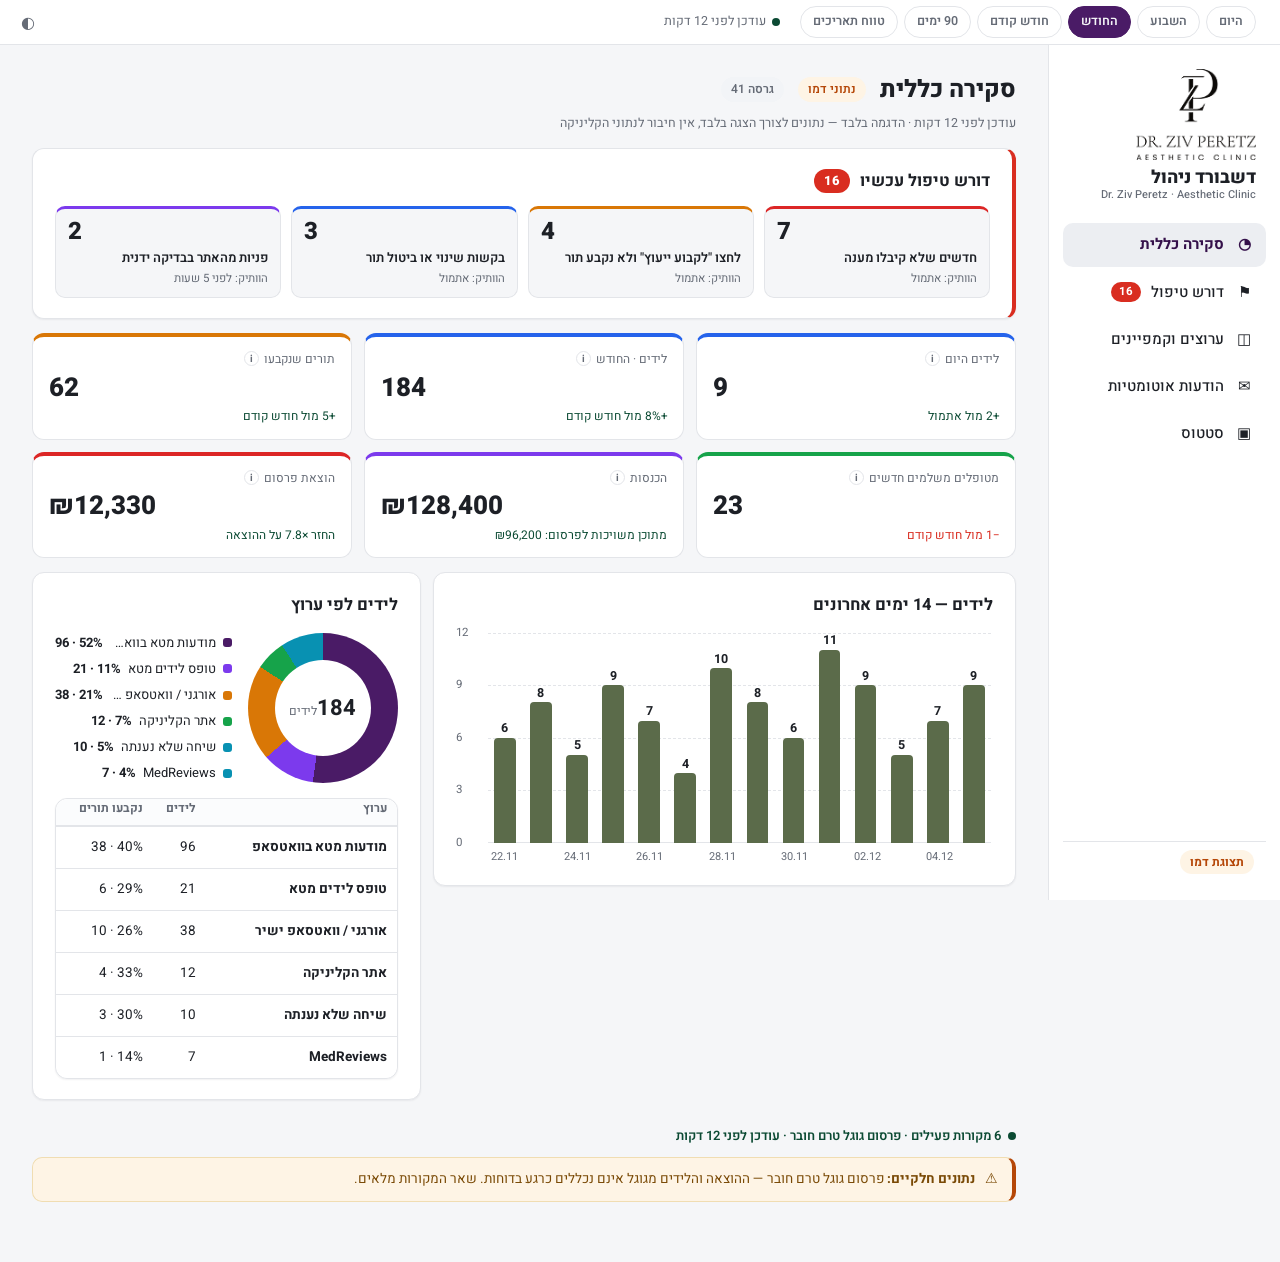
==== docs/index.html @ fbaaefc9 "fix: revenue_report recovered on its own (transient http_400 after deploy); restore revenue rows as " ====
<!DOCTYPE html>
<html lang="he" dir="rtl">
<head>
<meta charset="UTF-8">
<meta name="app-ver" content="41">
  <meta name="viewport" content="width=device-width, initial-scale=1.0">
<title>WhatsApp Manager for EasyBizy</title>
<meta name="theme-color" content="#3C1454">
<link rel="preconnect" href="https://fonts.googleapis.com">
<link rel="preconnect" href="https://fonts.gstatic.com" crossorigin>
<link href="https://fonts.googleapis.com/css2?family=Heebo:wght@400;500;600;700;800&display=swap" rel="stylesheet">
<link rel="icon" type="image/png" sizes="32x32" href="assets/favicon-32.png">
<link rel="apple-touch-icon" href="assets/icon-180.png">
<link rel="manifest" href="manifest.webmanifest">
<link rel="stylesheet" href="css/app.css?v=41">
</head>
<body>
<div id="app"></div>
<script src="js/config.js?v=41"></script>
<script src="js/demo-data.js?v=41"></script>
<script src="js/api.js?v=41"></script>
<script src="js/ui.js?v=41"></script>
<script src="js/app.js?v=41"></script>
</body>
</html>
---- docs/css/app.css ----
/* WA Manager — EasyBizy WhatsApp console. Hebrew RTL, no build step. */
:root {
  --green: #4a1b66;
  --green-dark: #34104a;
  --green-soft: #eceef2;
  --mint: #98f8d0;
  --mint-soft: #d8f8eb;
  --mint-ink: #0b4a33;
  --ink: #1d2026;
  --muted: #656b76;
  --line: #e3e5e9;
  --bg: #f5f6f8;
  --fc0a: #6b2d8f; --fc0b: #4a1b66;
  --fc1a: #9b5cf0; --fc1b: #7c3aed;
  --fc2a: #f0a02e; --fc2b: #d97706;
  --fc3a: #3ec96f; --fc3b: #16a34a;
  --hb-paid: #15803d; --hb-arr: #86d3a2; --hb-book: #e9b949; --hb-none: #ddd9e8;
  --ac-blue: #2563eb; --ac-orange: #d97706; --ac-green: #16a34a; --ac-purple: #7c3aed; --ac-red: #dc2626;
  --pal0: #4a1b66; --pal1: #7c3aed; --pal2: #d97706; --pal3: #16a34a; --pal4: #0891b2;
  --ac-cyan: #0891b2; --ac-olive: #65a30d;
  --card: #ffffff;
  --red: #d92d20;
  --red-soft: #feeceb;
  --yellow: #b54708;
  --yellow-soft: #fef4e5;
  --blue: #175cd3;
  --blue-soft: #eaf1fe;
  --gray-soft: #f2f4f7;
  --radius: 12px;
  --shadow: 0 1px 2px rgba(16, 24, 40, .06);
  --sidebar-w: 232px;
}
* { box-sizing: border-box; }
html, body { overflow-x: clip; }
html, body { margin: 0; padding: 0; }
body {
  font-family: 'Heebo', 'Segoe UI', Arial, sans-serif;
  background: var(--bg);
  color: var(--ink);
  font-size: 15px;
  line-height: 1.55;
}
a { color: var(--green-dark); }

/* ---------- layout ---------- */
.layout { display: flex; flex-wrap: wrap; min-height: 100vh; }
.layout .topbar { flex: 0 0 100%; }
.sidebar {
  width: var(--sidebar-w);
  background: var(--card);
  border-inline-end: 1px solid var(--line);
  padding: 18px 14px;
  position: sticky; top: 45px; height: calc(100vh - 45px);
  display: flex; flex-direction: column; gap: 4px;
}
.brand {
  display: flex; align-items: center; gap: 10px;
  padding: 6px 10px 18px; font-weight: 800; font-size: 18px;
}
.brand.column{flex-direction:column;align-items:flex-start;gap:8px}
.brand .logo-lg{width:116px;border-radius:14px;display:block}
.brand .logo {
  width: 34px; height: 34px; border-radius: 10px;
  object-fit: cover; flex: none;
}
.brand .brand-name { line-height: 1.15; }
.brand .brand-sub { display: block; font-size: 11px; font-weight: 500; color: var(--muted); }
.nav-item {
  display: flex; align-items: center; gap: 10px;
  padding: 10px 12px; border-radius: 10px;
  color: var(--ink); text-decoration: none; font-weight: 500;
  cursor: pointer;
}
.nav-item:hover { background: var(--gray-soft); }
.nav-item.active { background: var(--green-soft); color: var(--green-dark); font-weight: 700; }
.nav-item .ico { width: 20px; text-align: center; }
.sidebar .spacer { flex: 1; }
.sidebar .who { padding: 10px 12px; color: var(--muted); font-size: 13px; border-top: 1px solid var(--line); }

.main { flex: 1; min-width: 0; padding: 26px 32px 60px; max-width: 1240px; }
.field .input { min-width: 0; }
/* client menu header inside the sidebar */
.client-nav-head { padding: 2px 12px 14px; border-bottom: 1px solid var(--line); margin-bottom: 10px; }
.client-nav-head .cn-name { font-weight: 800; font-size: 16px; margin-bottom: 6px; }

/* top bar: always visible (carries the theme toggle); burger + mini brand on mobile only */
.topbar { display: flex; align-items: center; gap: 12px; padding: 8px 14px; height: 45px; box-sizing: border-box; background: var(--card); border-bottom: 1px solid var(--line); position: sticky; top: 0; z-index: 30; }
.topbar .brand { font-size: 16px; font-weight: 800; padding: 0; display: none; }
.topbar .logo { width: 28px; height: 28px; border-radius: 8px; object-fit: cover; }
.topbar #nav-burger { display: none; }
.topbar #theme-toggle { margin-inline-start: auto; }
.nav-overlay { display: none; }

@media (max-width: 900px) {
  .layout { flex-direction: column; flex-wrap: nowrap; }
  .topbar .brand { display: flex; }
  .topbar #nav-burger { display: inline-grid; }
  .sidebar {
    position: fixed; top: 0; bottom: 0; right: 0; z-index: 50;
    width: 272px; height: 100dvh; padding: 14px 12px;
    transform: translateX(110%); visibility: hidden;
    transition: transform .2s ease, visibility 0s .25s;
    overflow-y: auto; border-inline-end: none; border-inline-start: 1px solid var(--line);
    box-shadow: -8px 0 24px rgba(0,0,0,.18);
  }
  body.nav-open .sidebar { transform: translateX(0); visibility: visible; transition: transform .2s ease; }
  .nav-overlay { display: block; position: fixed; inset: 0; background: rgba(0,0,0,.42); opacity: 0; pointer-events: none; transition: opacity .2s ease; z-index: 40; }
  body.nav-open .nav-overlay { opacity: 1; pointer-events: auto; }
  .main { padding: 16px 14px 44px; }
  .page-head h1 { font-size: 20px; }
}
.page-head { display: flex; align-items: center; gap: 14px; margin-bottom: 6px; flex-wrap: wrap; }
.page-head h1 { font-size: 24px; margin: 0; font-weight: 800; }
.page-sub { color: var(--muted); margin: 0 0 22px; }
.page-head .grow { flex: 1; }
.back-link { color: var(--muted); text-decoration: none; font-size: 14px; }
.back-link:hover { color: var(--green-dark); }

/* ---------- buttons & inputs ---------- */
.btn {
  display: inline-flex; align-items: center; gap: 7px;
  border: 1px solid transparent; border-radius: 10px;
  padding: 9px 16px; font-family: inherit; font-size: 14px; font-weight: 600;
  cursor: pointer; background: var(--green); color: #fff;
  transition: background .12s ease;
}
.btn:hover { background: var(--green-dark); }
.btn:disabled { opacity: .55; cursor: not-allowed; }
.btn.secondary { background: #fff; color: var(--ink); border-color: var(--line); }
.btn.secondary:hover { background: var(--gray-soft); }
.btn.danger { background: #fff; color: var(--red); border-color: #f1c6c2; }
.btn.danger:hover { background: var(--red-soft); }
.btn.small { padding: 6px 12px; font-size: 13px; border-radius: 8px; }
.btn.ghost { background: transparent; color: var(--green-dark); }
.btn.ghost:hover { background: var(--green-soft); }

.input, select.input, textarea.input {
  width: 100%; border: 1px solid var(--line); border-radius: 10px;
  padding: 10px 13px; font-family: inherit; font-size: 14px; background: #fff; color: var(--ink);
}
.input:focus { outline: 2px solid rgba(0,168,132,.25); border-color: var(--green); }
.input[dir="ltr"] { direction: ltr; text-align: left; }
label.field { display: block; margin-bottom: 14px; }
label.field > span { display: block; font-weight: 600; font-size: 13.5px; margin-bottom: 6px; }
label.field .hint { font-weight: 400; color: var(--muted); font-size: 12.5px; }

/* ---------- cards & tables ---------- */
.card {
  background: var(--card); border: 1px solid var(--line);
  border-radius: var(--radius); box-shadow: var(--shadow);
  padding: 20px 22px; margin-bottom: 18px;
}
.card h3 { margin: 0 0 14px; font-size: 16.5px; font-weight: 700; }
.grid-2 { display: grid; grid-template-columns: 1fr 1fr; gap: 18px; }
@media (max-width: 900px) { .grid-2 { grid-template-columns: 1fr; } }

table.tbl { width: 100%; border-collapse: collapse; background: #fff; border-radius: var(--radius); overflow: hidden; }
.tbl-wrap { border: 1px solid var(--line); border-radius: var(--radius); overflow: hidden; background: #fff; box-shadow: var(--shadow); }
.tbl th {
  text-align: right; font-size: 12.5px; color: var(--muted); font-weight: 600;
  padding: 11px 14px; border-bottom: 1px solid var(--line); background: #fbfcfd;
  cursor: pointer; user-select: none; white-space: nowrap;
}
.tbl td { padding: 13px 14px; border-bottom: 1px solid var(--line); vertical-align: middle; }
.tbl tr:last-child td { border-bottom: none; }
.tbl tbody tr { cursor: pointer; }
.tbl tbody tr:hover { background: #f8fafc; }
.cell-main { font-weight: 600; }
.cell-sub { color: var(--muted); font-size: 12.5px; }
.num { font-variant-numeric: tabular-nums; direction: ltr; unicode-bidi: embed; }

/* ---------- badges ---------- */
.badge {
  display: inline-flex; align-items: center; gap: 5px;
  font-size: 12px; font-weight: 600; border-radius: 999px; padding: 3px 10px;
  background: var(--gray-soft); color: var(--muted); white-space: nowrap;
}
.badge.green { background: var(--mint-soft); color: var(--mint-ink); }
.badge.yellow { background: var(--yellow-soft); color: var(--yellow); }
.badge.red { background: var(--red-soft); color: var(--red); }
.badge.blue { background: var(--blue-soft); color: var(--blue); }
.badge .dot { width: 7px; height: 7px; border-radius: 50%; background: currentColor; }

/* ---------- login ---------- */
.login-wrap { min-height: 100vh; display: grid; place-items: center; background: linear-gradient(160deg, #ede6f8, #f6f4fa 60%); }
.login-card { width: 380px; max-width: 92vw; background: #fff; border: 1px solid var(--line); border-radius: 18px; padding: 34px 32px; box-shadow: 0 8px 30px rgba(16,24,40,.08); }
.login-card .logo { width: 100%; max-width: 230px; border-radius: 14px; margin-bottom: 16px; display: block; }
.login-card h1 { font-size: 21px; margin: 0 0 4px; }
.login-card p { color: var(--muted); margin: 0 0 20px; font-size: 14px; }

/* ---------- tabs ---------- */
.tabs { display: flex; gap: 4px; border-bottom: 1px solid var(--line); margin-bottom: 20px; overflow-x: auto; }
.tabs .tab { white-space: nowrap; }
.tabs .tab {
  padding: 10px 16px; cursor: pointer; font-weight: 600; color: var(--muted);
  border-bottom: 2.5px solid transparent; margin-bottom: -1px; border-radius: 8px 8px 0 0;
}
.tabs .tab:hover { color: var(--ink); }
.tabs .tab.active { color: var(--green-dark); border-bottom-color: var(--green); }

/* ---------- bots ---------- */
.bots-grid { display: grid; grid-template-columns: repeat(auto-fill, minmax(330px, 1fr)); gap: 16px; }
.bot-card { background: #fff; border: 1px solid var(--line); border-radius: var(--radius); padding: 18px; box-shadow: var(--shadow); cursor: pointer; }
.bot-card:hover { border-color: #cfd6de; }
.bot-card .top { display: flex; align-items: flex-start; gap: 10px; }
.bot-card h4 { margin: 0; font-size: 16px; font-weight: 700; flex: 1; }
.bot-card .trig { color: var(--muted); font-size: 13px; margin: 6px 0 12px; }
.bot-card .stats { display: flex; gap: 14px; color: var(--muted); font-size: 13px; }
.bot-card .actions { display: flex; gap: 8px; margin-top: 14px; }

/* ---------- builder ---------- */
.builder { display: grid; grid-template-columns: 1fr 340px; gap: 22px; align-items: start; }
@media (max-width: 1000px) { .builder { grid-template-columns: 1fr; } }
.step {
  background: #fff; border: 1px solid var(--line); border-radius: 10px;
  padding: 13px 15px; margin-bottom: 10px; position: relative;
}
.step .step-head { display: flex; align-items: center; gap: 9px; }
.step .step-num { width: 24px; height: 24px; border-radius: 7px; background: var(--gray-soft); color: var(--muted); font-size: 12.5px; font-weight: 700; display: grid; place-items: center; flex: none; }
.step .step-type { font-weight: 700; font-size: 14px; }
.step .step-body { color: var(--muted); font-size: 13.5px; margin-top: 5px; white-space: pre-wrap; }
.step .step-actions { margin-inline-start: auto; display: flex; gap: 4px; }
.step.branch-step { margin-inline-start: 34px; border-inline-start: 3px solid var(--green); }
.branch-label { margin: 12px 0 8px 34px; margin-inline-start: 34px; font-size: 13px; font-weight: 700; color: var(--green-dark); }
.icon-btn { border: none; background: transparent; cursor: pointer; color: var(--muted); font-size: 15px; padding: 4px 7px; border-radius: 7px; }
.icon-btn:hover { background: var(--gray-soft); color: var(--ink); }

/* phone preview */
.phone {
  background: #efeae2; border-radius: 22px; border: 1px solid var(--line);
  padding: 16px 12px; min-height: 420px; position: sticky; top: 20px;
}
.phone .phone-title { text-align: center; color: var(--muted); font-size: 12.5px; font-weight: 600; margin-bottom: 12px; }
.bubble {
  background: #fff; border-radius: 14px; border-start-start-radius: 4px; padding: 8px 12px;
  max-width: 62%; min-width: 110px; box-shadow: var(--shadow); font-size: 14px; white-space: pre-wrap;
  align-self: flex-start;
}
.bubble.out { background: var(--mint-soft); align-self: flex-end; border-start-start-radius: 14px; border-start-end-radius: 4px; }
.bubble .b-header { font-weight: 700; margin-bottom: 2px; }
.bubble .b-footer { color: var(--muted); font-size: 12px; margin-top: 3px; }
.bubble-btn {
  display: block; width: 100%; text-align: center; color: #53bdeb;
  border-top: 1px solid var(--line); padding: 7px 4px 2px; margin-top: 6px; font-size: 14px; font-weight: 500;
}
.bubble .meta { font-size: 11px; color: var(--muted); text-align: left; direction: ltr; margin-top: 3px; }

/* ---------- conversations ---------- */
.convo { display: grid; grid-template-columns: 330px minmax(0, 1fr); border: 1px solid var(--line); border-radius: 16px; overflow: hidden; background: #fff; box-shadow: var(--shadow); height: 660px; max-width: 1020px; }
.convo-list { border-inline-end: 1px solid var(--line); overflow-y: auto; background: #fff; }
.convo-search { padding: 12px 14px; border-bottom: 1px solid var(--line); position: sticky; top: 0; background: #fff; z-index: 2; }
.convo-item { display: flex; gap: 11px; align-items: center; padding: 12px 14px; border-bottom: 1px solid var(--line); cursor: pointer; }
.convo-item:hover { background: #f8fafc; }
.convo-item.active { background: var(--green-soft); }
.convo-item .ci-text { flex: 1; min-width: 0; }
.convo-item .ci-top { display: flex; justify-content: space-between; align-items: baseline; gap: 8px; }
.convo-item .ci-name { font-weight: 700; }
.convo-item .ci-time { color: var(--muted); font-size: 11.5px; flex: none; }
.convo-item .ci-sub { color: var(--muted); font-size: 12.5px; margin-top: 1px; overflow: hidden; text-overflow: ellipsis; white-space: nowrap; }
.avatar { width: 42px; height: 42px; border-radius: 50%; background: var(--green-soft); color: var(--green-dark); font-weight: 700; display: grid; place-items: center; flex: none; font-size: 16px; }
.avatar.small { width: 36px; height: 36px; font-size: 14px; }
.chat { display: flex; flex-direction: column; min-width: 0; background: #efeae2; }
.chat-head { padding: 10px 16px; border-bottom: 1px solid var(--line); display: flex; align-items: center; gap: 10px; background: #f0f2f5; }
.chat-head .ch-name { font-weight: 700; font-size: 15px; }
.chat-head .ch-phone { color: var(--muted); font-size: 12px; }
.chat-head .ch-actions { display: flex; gap: 8px; align-items: center; margin-inline-start: auto; flex-wrap: wrap; }
.chat-back { display: none; }
.chat-body { flex: 1; overflow-y: auto; padding: 22px 26px; display: flex; flex-direction: column; gap: 6px; }
.chat-input { padding: 10px 14px; display: flex; gap: 10px; background: #f0f2f5; align-items: center; }
.chat-input .input { flex: 1; border-radius: 22px; border: none; padding: 11px 18px; }
.chat-input .btn { border-radius: 22px; }
@media (max-width: 900px) {
  .convo { grid-template-columns: 1fr; height: calc(100vh - 180px); }
  .convo .chat { display: none; }
  .convo.chat-open .chat { display: flex; }
  .convo.chat-open .convo-list { display: none; }
  .chat-back { display: inline-flex; }
}
.tag-bot { font-size: 11px; color: var(--muted); }
.window-chip { font-size: 12px; font-weight: 600; border-radius: 999px; padding: 3px 11px; }
.window-chip.open { background: var(--green-soft); color: var(--green-dark); }
.window-chip.closed { background: var(--red-soft); color: var(--red); }

/* ---------- activity ---------- */
.filters { display: flex; gap: 10px; margin-bottom: 16px; flex-wrap: wrap; }
.filters select, .filters input { width: auto; min-width: 150px; }
.mono { font-family: ui-monospace, 'Courier New', monospace; font-size: 12.5px; direction: ltr; text-align: left; }
pre.payload {
  background: #101828; color: #d1e0ff; border-radius: 10px; padding: 16px;
  overflow: auto; max-height: 420px; font-size: 12.5px; direction: ltr; text-align: left;
}

/* ---------- modal ---------- */
.modal-back { position: fixed; inset: 0; background: rgba(16,24,40,.45); display: grid; place-items: center; z-index: 50; padding: 20px; }
.modal { background: #fff; border-radius: 16px; padding: 26px 28px; width: 560px; max-width: 95vw; max-height: 88vh; overflow-y: auto; }
.modal h3 { margin: 0 0 18px; font-size: 18px; }
.modal .modal-actions { display: flex; gap: 10px; justify-content: flex-start; margin-top: 22px; }

/* ---------- misc ---------- */
.toast {
  position: fixed; bottom: 26px; inset-inline-start: 50%; transform: translateX(50%);
  background: #101828; color: #fff; padding: 11px 20px; border-radius: 10px;
  font-size: 14px; z-index: 90; box-shadow: 0 6px 24px rgba(0,0,0,.25);
}
.empty { text-align: center; color: var(--muted); padding: 46px 10px; }
.empty .big { font-size: 34px; margin-bottom: 8px; }
.kv { display: flex; gap: 8px; align-items: center; margin-bottom: 10px; }
.kv .k { color: var(--muted); min-width: 130px; font-size: 13.5px; }
.kv .v { font-weight: 600; }
.checklist { display: flex; flex-direction: column; gap: 7px; }
.checklist .ck { display: flex; align-items: center; gap: 8px; font-size: 13.5px; color: var(--muted); flex-wrap: wrap; }
.checklist .ck.seen { color: var(--ink); }
.checklist .ck .box { width: 17px; height: 17px; border-radius: 5px; border: 1.5px solid var(--line); display: grid; place-items: center; font-size: 11px; color: #fff; flex: none; }
.checklist .ck.seen .box { background: var(--green); border-color: var(--green); }
.checklist .ck .mono { word-break: break-all; }
.checklist .ck .ck-state { margin-inline-start: auto; font-size: 12px; color: var(--muted); flex: none; }
.checklist .ck.seen .ck-state { color: var(--mint-ink); background: var(--mint-soft); border-radius: 999px; padding: 2px 9px; font-weight: 700; }
.ck-group { font-size: 12.5px; font-weight: 700; color: var(--green-dark); margin: 12px 0 4px; }
.ck-req { font-size: 11px; font-weight: 700; color: var(--mint-ink); background: var(--mint-soft); border-radius: 999px; padding: 2px 8px; flex: none; }
.toolbar { display: flex; gap: 10px; align-items: center; margin-bottom: 16px; flex-wrap: wrap; }
.toolbar .grow { flex: 1; }
.search-input { position: relative; }
.search-input input { padding-inline-start: 34px; }
.search-input::before { content: '⌕'; position: absolute; inset-inline-start: 11px; top: 8px; color: var(--muted); font-size: 17px; }
.note { background: #fffbeb; border: 1px solid #fde9c8; color: #92400e; border-radius: 10px; padding: 11px 14px; font-size: 13.5px; margin-bottom: 16px; }
.demo-pill { background: var(--yellow-soft); color: var(--yellow); font-size: 12px; font-weight: 700; border-radius: 999px; padding: 3px 10px; }

/* ---------- dark theme ---------- */
/* clinic brand swap (light/dark logo variants) */
.brand .brand-dark-only{display:none}
[data-theme="dark"] .brand .brand-dark-only{display:block}
[data-theme="dark"] .brand .brand-light-only{display:none}

/* ---------- management board (demo) ---------- */
.board-tabs{display:flex;gap:6px;overflow-x:auto;margin:8px 0 4px;padding-bottom:4px;scrollbar-width:none}
.board-tabs::-webkit-scrollbar{display:none}
.board-tab{flex:none;padding:7px 14px;border-radius:999px;background:var(--card);border:1px solid var(--line);color:var(--ink);text-decoration:none;font-weight:600;font-size:13.5px;white-space:nowrap}
.board-tab.active{background:var(--green);color:var(--bg);border-color:var(--green)}
.metric-grid{display:grid;grid-template-columns:repeat(4,1fr);gap:12px 14px;margin-top:10px}
.metric .m-label{font-size:12.5px;color:var(--muted)}
.metric .m-value{font-weight:800;font-size:17px;line-height:1.25}
.metric .m-value.big{color:var(--green-dark)}
.fn-wrap{display:flex;flex-direction:column;margin-top:6px}
.fn-stage{position:relative;text-align:center}
.fn-bar{height:56px;margin-inline:auto;display:flex;align-items:center;justify-content:center;color:#fff}
.fn-in{display:flex;align-items:baseline;gap:7px}
.fn-in b{font-size:24px;font-weight:800}
.fn-in small{font-size:13px;font-weight:700;opacity:.92}
.fn-conv2{position:absolute;top:0;inset-inline-start:50%;transform:translate(50%,-50%);background:var(--card);border:1px solid var(--line);border-radius:99px;padding:2px 10px;font-size:12px;font-weight:700;color:var(--muted);z-index:2;white-space:nowrap}
.msg-bar{display:flex;height:10px;border-radius:6px;overflow:hidden;background:var(--gray-soft);margin:8px 0 2px}
.msg-bar span{display:block;height:100%}
.sys-row{display:flex;align-items:center;gap:10px;padding:9px 0;border-bottom:1px solid var(--line);flex-wrap:wrap}
.sys-row:last-child{border-bottom:0}
.sys-row .sys-name{flex:1;font-weight:600;font-size:14px;min-width:150px}
.sys-row .sys-meta{color:var(--muted);font-size:12.5px;min-width:120px;text-align:left}
.msg-stats{display:grid;grid-template-columns:repeat(4,1fr);gap:10px}
.msg-tile{border:1px solid var(--line);border-radius:10px;border-top:3px solid var(--ac);padding:10px 12px;text-align:center;background:var(--bg)}
.msg-num{font-size:26px;font-weight:800;color:var(--ac);line-height:1.15}
.msg-label{font-size:13px;font-weight:700}
.msg-sub{font-size:11.5px;color:var(--muted);margin-top:1px}
@media (max-width:760px){.msg-stats{grid-template-columns:repeat(2,1fr)}}
.sys-grid{display:grid;grid-template-columns:repeat(auto-fill,minmax(230px,1fr));gap:12px}
.sys-tile{background:var(--card);border:1px solid var(--line);border-radius:var(--radius);box-shadow:var(--shadow);padding:13px 15px;display:flex;flex-direction:column;gap:7px}
.sys-tile-top{display:flex;align-items:flex-start;justify-content:space-between;gap:8px}
.sys-tile .sys-name{font-weight:600;font-size:14px}
.sys-tile .sys-meta{color:var(--muted);font-size:12.5px}
.att-row{padding:8px 0;border-bottom:1px solid var(--line)}
.att-row:last-child{border-bottom:0}
.att-row .a-top{display:flex;align-items:center;gap:8px;flex-wrap:wrap}
.att-row .a-name{font-weight:700;font-size:14px}
.att-counters{display:grid;grid-template-columns:repeat(4,1fr);gap:12px;margin:0 0 14px}
.att-counter{background:var(--card);border:1px solid var(--line);border-radius:var(--radius);box-shadow:var(--shadow);padding:16px 14px 12px;border-top:4px solid var(--ac);text-align:center}
.ac-num{font-size:36px;font-weight:800;color:var(--ac);line-height:1.1}
.ac-label{font-size:13px;font-weight:700;margin-top:2px}
.att-list{padding:0;overflow:hidden}
.att-list summary{list-style:none;cursor:pointer;display:flex;align-items:center;gap:10px;padding:13px 16px}
.att-list summary::-webkit-details-marker{display:none}
.att-title{font-weight:700;font-size:15px}
.att-badge{background:color-mix(in srgb,var(--ac) 14%,transparent);color:var(--ac);border-radius:99px;padding:2px 11px;font-weight:800;font-size:13px}
.att-caret{margin-inline-start:auto;color:var(--muted);transition:transform .15s}
.att-list[open] .att-caret{transform:rotate(-90deg)}
.att-list .att-row{margin:0 16px}
.att-list[open] .att-row:last-child{padding-bottom:6px}
@media (max-width:760px){.att-counters{grid-template-columns:repeat(2,1fr)}}
@media (max-width:640px){.metric-grid{grid-template-columns:repeat(2,1fr)}}

[data-theme="dark"] {
  --green: #7feec3;
  --green-dark: #b5f7db;
  --green-soft: #22302a;
  --mint-soft: #1e3a31;
  --mint-ink: #98f8d0;
  --ink: #eceef2;
  --muted: #9aa1ac;
  --line: #2b3038;
  --bg: #0f1114;
  --fc0a: #b26ae0; --fc0b: #8b3fc0;
  --fc1a: #c9a1f5; --fc1b: #a855f7;
  --fc2a: #ffc94d; --fc2b: #f59e0b;
  --fc3a: #5eeaa0; --fc3b: #22c55e;
  --hb-paid: #22c55e; --hb-arr: #4ade80; --hb-book: #fbbf24; --hb-none: rgba(255,255,255,.13);
  --ac-blue: #5b9bff; --ac-orange: #f5a623; --ac-green: #2fd566; --ac-purple: #b06ce0; --ac-red: #f45555;
  --pal0: #b26ae0; --pal1: #8b5cf6; --pal2: #f5a623; --pal3: #2fd566; --pal4: #22d3ee;
  --ac-cyan: #22d3ee; --ac-olive: #a3e635;
  --card: #191c21;
  --gray-soft: #24282e;
  --red-soft: #3b1a17;
  --yellow-soft: #3a2c12;
  --blue-soft: #12283f;
  --shadow: 0 1px 2px rgba(0, 0, 0, .45);
}
[data-theme="dark"] .card,
[data-theme="dark"] .bot-card,
[data-theme="dark"] .step,
[data-theme="dark"] .modal,
[data-theme="dark"] .login-card,
[data-theme="dark"] .convo,
[data-theme="dark"] .tbl-wrap,
[data-theme="dark"] .tbl,
[data-theme="dark"] .input,
[data-theme="dark"] select.input,
[data-theme="dark"] textarea.input,
[data-theme="dark"] .btn.secondary,
[data-theme="dark"] .btn.danger { background: var(--card); color: var(--ink); }
[data-theme="dark"] .btn:not(.secondary):not(.danger):not(.ghost) { color: #22103a; }
[data-theme="dark"] .login-wrap { background: linear-gradient(160deg, #12151a, #0c0e11 60%); }
[data-theme="dark"] .btn.secondary:hover,
[data-theme="dark"] .tbl tbody tr:hover,
[data-theme="dark"] .convo-item:hover,
[data-theme="dark"] .nav-item:hover,
[data-theme="dark"] .icon-btn:hover { background: var(--gray-soft); }
[data-theme="dark"] .tbl th { background: var(--gray-soft); }
[data-theme="dark"] .convo-search,
[data-theme="dark"] .convo-list { background: var(--card); }
[data-theme="dark"] .chat-head,
[data-theme="dark"] .chat-input { background: #24282e; }
[data-theme="dark"] .chat-body { background: #0f1114; }
[data-theme="dark"] .bubble { background: #202c33; color: var(--ink); }
[data-theme="dark"] .bubble.out { background: #2b3a42; color: #eceef2; }
[data-theme="dark"] .bubble .b-footer,
[data-theme="dark"] .bubble .meta { color: #8696a0; }
[data-theme="dark"] .phone { background: #0b141a; }
[data-theme="dark"] .login-wrap { background: linear-gradient(160deg, #0b141a, #111b21 60%); }
[data-theme="dark"] .note { background: #2e2410; border-color: #4d3d17; color: #e8c470; }
[data-theme="dark"] .avatar { background: #0b3b32; color: #2fd3ae; }
[data-theme="dark"] .convo-item.active { background: #0b3b32; }
[data-theme="dark"] .chat-input .input { background: #2c1a42; color: var(--ink); }

/* ---------- dashboard ---------- */
.dash-grid { display: grid; grid-template-columns: repeat(3, 1fr); gap: 12px; margin-bottom: 14px; }
.dash-grid.cols-2 { grid-template-columns: repeat(2, 1fr); }
.stat { background: var(--card); border: 1px solid var(--line); border-radius: var(--radius); padding: 13px 16px; }
.stat .s-label { color: var(--muted); font-size: 12px; margin-bottom: 4px; }
.stat .s-value { font-size: 21px; font-weight: 800; line-height: 1.2; }
.stat .s-sub { color: var(--muted); font-size: 12px; margin-top: 3px; }
.dash-2col { display: grid; grid-template-columns: 3fr 2fr; gap: 12px; margin-bottom: 14px; align-items: start; }
.dash-2col > * { min-width: 0; }
.dash-grid > * { min-width: 0; }
.chart { display: flex; align-items: flex-end; gap: 4px; height: 110px; padding-top: 10px; }
.chart .bar { flex: 1; height: 100%; display: flex; flex-direction: column-reverse; justify-content: flex-start; border-radius: 4px 4px 0 0; background: var(--gray-soft); }
.chart .bar .runs { background: var(--green); width: 100%; }
.chart .bar .errs { background: var(--red); width: 100%; }
.chart-x { display: flex; gap: 4px; font-size: 10px; color: var(--muted); margin-top: 5px; }
.chart-x span { flex: 1; text-align: center; }
.chart-legend { display: flex; gap: 14px; font-size: 12px; color: var(--muted); margin-top: 8px; }
.chart-legend .dotk { display: inline-block; width: 9px; height: 9px; border-radius: 3px; margin-inline-end: 5px; }
.toplist-row { display: flex; align-items: center; gap: 8px; padding: 7px 0; border-bottom: 1px solid var(--line); font-size: 14px; }
.toplist-row:last-child { border-bottom: none; }
.toplist-row .n { margin-inline-start: auto; font-weight: 700; color: var(--green-dark); }
.quick-actions { display: flex; gap: 8px; flex-wrap: wrap; }
@media (max-width: 900px) {
  .dash-2col { grid-template-columns: 1fr; }
  .stat .s-value { font-size: 18px; }
}
[data-theme="dark"] .step .step-num { background: #2a3942; }
[data-theme="dark"] .modal-back { background: rgba(0, 0, 0, .6); }
#theme-toggle { font-size: 16px; }

/* guidance callout (automations) */
.guide { background: #eef7f1; border: 1px solid #cde8d8; color: #1d6a45; border-radius: 10px; padding: 11px 14px; font-size: 13.5px; line-height: 1.55; margin-top: 6px; }
[data-theme="dark"] .guide { background: #0e2a1e; border-color: #1c4a33; color: #7fd6a8; }

/* variable chips + pills */
.var-chips { display: flex; flex-wrap: wrap; gap: 6px; margin-top: 6px; }
.var-chip { border: 1px solid var(--line); background: var(--card); color: var(--green-dark); border-radius: 999px; padding: 6px 13px; font-size: 12.5px; font-weight: 700; cursor: pointer; min-height: 32px; font-family: inherit; }
.var-chip:active { background: var(--green-soft); }
.var-pill { background: var(--green-soft); color: var(--green-dark); border-radius: 6px; padding: 0 6px; font-size: .85em; font-weight: 700; white-space: nowrap; }
@media (max-width: 640px) { .var-chips { flex-wrap: nowrap; overflow-x: auto; padding-bottom: 4px; } .var-chip { flex: 0 0 auto; } }

/* buttons options editor */
.opt-row { display: flex; flex-wrap: wrap; gap: 6px; align-items: center; margin-bottom: 8px; }
.opt-row .opt-label { flex: 1; min-width: 0; }
.opt-row .opt-value { flex: 1 0 100%; }
.opt-tools { display: flex; align-items: center; }
.opt-adv { font-weight: 700; font-size: 12px; border: 1px solid var(--line); border-radius: 7px; }
.opt-adv.on { background: var(--green-soft); color: var(--green-dark); border-color: var(--green-dark); }

/* builder preview groups */
.pv-group { margin-bottom: 16px; }
.pv-tag { font-size: 11px; color: var(--muted); font-weight: 700; margin-bottom: 4px; cursor: pointer; width: max-content; }
.pv-tag:hover { color: var(--green-dark); text-decoration: underline; }
.pv-wait { font-size: 11.5px; color: var(--muted); margin: 4px 0 6px; }
.pv-btn { cursor: pointer; user-select: none; }
.pv-btn.sel { background: var(--green-dark); color: #fff; border-color: var(--green-dark); }
.bubble.in { background: var(--card); align-self: flex-start; border: 1px solid var(--line); border-start-start-radius: 4px; border-start-end-radius: 14px; }
.step.flash { outline: 2px solid var(--green-dark); outline-offset: 2px; border-radius: 10px; transition: outline-color .4s; }
.camp-head{font-size:13px;color:var(--muted);font-weight:400;white-space:nowrap;overflow:hidden;text-overflow:ellipsis}
.camp-head b{font-weight:800}
@media (max-width:760px){.camp-head{display:none}}
.has-tip{position:relative;cursor:help}
.has-tip::after{content:attr(data-tip);position:absolute;bottom:calc(100% + 8px);inset-inline-start:50%;transform:translateX(50%);background:var(--ink);color:var(--bg);padding:8px 12px;border-radius:8px;font-size:12px;font-weight:400;line-height:1.55;width:max-content;max-width:230px;white-space:normal;opacity:0;pointer-events:none;transition:opacity .15s;z-index:60;text-align:center;box-shadow:0 6px 18px rgba(0,0,0,.25)}
.has-tip:hover::after,.has-tip:focus::after{opacity:1}
.has-tip[data-tip=""]::after{display:none}
.att-list[open]{overflow:visible}
.chan-row{align-items:center}
.chan-sub{display:block;font-size:11px;color:var(--muted);font-weight:400;margin-top:1px}
button.board-tab{border:1px solid var(--line);background:var(--card);cursor:pointer;font:inherit}
.range-box{display:inline-flex;align-items:center;gap:6px;font-size:13px;color:var(--muted)}
.range-box input{font:inherit;font-size:12.5px;padding:5px 8px;border:1px solid var(--line);border-radius:8px;background:var(--card);color:var(--ink)}
.chan-grid{display:grid;grid-template-columns:repeat(auto-fit,minmax(160px,1fr));gap:10px}
.chan-tile{border:1px solid var(--line);border-top:3px solid var(--ac);border-radius:10px;padding:10px 13px;background:var(--bg)}
.chan-name{font-weight:700;font-size:13px;min-height:2em}
.chan-n{font-size:30px;font-weight:800;color:var(--ac);line-height:1.15}
.chan-nl{font-size:12px;font-weight:600;color:var(--muted);margin-inline-start:6px}
.chan-stats{display:flex;gap:18px;margin-top:4px}
.chan-stat b{font-size:15px;font-weight:800}
.chan-stat span{display:block;font-size:11.5px;color:var(--muted)}

/* funnel: soft stage cards with narrowing neck (proposal 3) */
.f3-wrap{padding-top:6px}
.f3-stage{border-radius:12px;margin-inline:auto;text-align:center;padding:12px 14px 10px;position:relative;border:1.5px solid}
.f3-stage .f3n{font-size:30px;font-weight:800;line-height:1.1}
.f3-stage .f3l{font-size:13px;font-weight:700}
.f3-stage .f3p{font-size:12px;opacity:.75;font-weight:600}
.f3-neck{margin:-1px auto;position:relative;height:24px}
.f3-neck .f3-fill{position:absolute;inset:0}
.f3-pill{position:absolute;top:50%;left:50%;transform:translate(-50%,-50%);background:var(--card);border:1px solid var(--line);border-radius:99px;font-size:12px;font-weight:700;color:var(--muted);padding:1px 9px;z-index:2;white-space:nowrap}

/* reference-style charts: olive bars, dashed gridlines, hover band + white tooltip */
.c2{direction:ltr;position:relative;height:210px;margin-top:10px}
.c2-y{position:absolute;left:0;top:0;bottom:0;width:26px}
.c2-y span{position:absolute;left:0;transform:translateY(-50%);font-size:11.5px;color:var(--muted)}
.c2-plot{position:absolute;left:32px;right:2px;top:0;bottom:0}
.c2-grid{position:absolute;left:0;right:0;border-top:1px dashed var(--line)}
.c2-axis{position:absolute;left:0;right:0;bottom:0;border-top:1.5px solid var(--line)}
.c2-bars{position:absolute;inset:0;display:flex;align-items:stretch;gap:6px;padding:0 2px}
.c2-col{flex:1;display:flex;flex-direction:column;justify-content:flex-end;align-items:center;position:relative;border-radius:6px 6px 0 0;min-width:0}
.c2-col:hover{background:rgba(128,128,128,.09)}
.c2-val{font-size:12.5px;font-weight:700;color:var(--ink);margin-bottom:3px;line-height:1}
.c2-bar{position:relative;width:min(32px,72%);background:#5b6b4a;border-radius:4px 4px 0 0}
.c2-col:hover .c2-bar{background:#49573c}
.c2-bar .seg-err{position:absolute;top:0;left:0;right:0;background:#c0564d;border-radius:4px 4px 0 0}
.c2-col[data-tip]:hover::after{content:attr(data-tip);position:absolute;top:2px;left:50%;transform:translateX(-50%);background:var(--card);color:var(--ink);border:1px solid var(--line);border-radius:10px;box-shadow:0 8px 22px rgba(0,0,0,.14);padding:8px 14px;font-size:12px;line-height:1.7;white-space:pre;z-index:61;text-align:center;direction:rtl}
.c2-x{direction:ltr;display:flex;gap:6px;padding:0 2px 0 34px;margin-top:5px}
.c2-x span{flex:1;min-width:0;overflow:hidden;text-align:center;font-size:11px;color:var(--muted);white-space:nowrap}
.c2-conv span{color:var(--muted);font-weight:600}

/* widget language: top-strip KPI cards, status chips, info bubbles, alert strips, donuts, hbars */
.info-i{display:inline-grid;place-items:center;width:15px;height:15px;border-radius:50%;border:1px solid var(--line);color:var(--muted);font-size:10px;font-weight:700;margin-inline-start:5px;vertical-align:1px;font-style:normal}
.stat.kpi{border-top:4px solid var(--ac, var(--green))}
.stat.kpi .s-value{font-size:26px}
.kpi-chip{display:inline-block;margin-top:7px;font-size:11.5px;font-weight:700;border-radius:99px;padding:2px 10px}
.kpi-chip.ok{background:var(--mint-soft);color:var(--mint-ink)}
.kpi-chip.bad{background:var(--red-soft);color:var(--red)}
.alert-strip{display:flex;gap:10px;align-items:flex-start;background:var(--yellow-soft);border:1px solid #f0ddb2;border-inline-start:4px solid var(--yellow);border-radius:10px;padding:11px 14px;font-size:13.5px;line-height:1.55;margin-top:6px;color:#7a4a06}
.alert-strip .as-ico{flex:0 0 auto}
[data-theme="dark"] .alert-strip{background:#2e2410;border-color:#4d3d17;color:#e8c470}
.donut-wrap{display:flex;align-items:center;gap:16px;margin:2px 0 14px}
.donut{width:150px;height:150px;border-radius:50%;flex:0 0 auto;display:grid;place-items:center}
.donut .hole{width:96px;height:96px;border-radius:50%;background:var(--card);display:grid;place-items:center;text-align:center;line-height:1.2}
.donut .hole b{font-size:22px}
.donut .hole small{color:var(--muted);font-size:12px}
.donut-legend{flex:1;display:flex;flex-direction:column;gap:6px;min-width:0}
.dl-row{display:flex;align-items:center;gap:7px;font-size:13px}
.dl-row .dotk{width:9px;height:9px;border-radius:3px;flex:0 0 auto}
.dl-row .dl-name{white-space:nowrap;overflow:hidden;text-overflow:ellipsis}
.dl-row b{margin-inline-start:auto;white-space:nowrap}
.hbar-row{display:flex;align-items:center;gap:10px;margin:9px 0}
.hbar-name{flex:0 0 150px;font-size:12.5px;font-weight:600;white-space:nowrap;overflow:hidden;text-overflow:ellipsis}
.hbar-track{flex:1;display:flex;height:18px;border-radius:5px;overflow:hidden;background:var(--gray-soft);direction:ltr}
.hbar-n{flex:0 0 auto;font-weight:700;font-size:13px;min-width:20px}
@media (max-width:640px){.hbar-name{flex-basis:104px;font-size:11.5px}}
@media (max-width:900px){.stat.kpi .s-value{font-size:20px}}

/* responsive grid classes (replace inline column overrides) */
.att-counters.c6{grid-template-columns:repeat(6,1fr)}
.att-counters.c3{grid-template-columns:repeat(3,1fr)}
.att-counters.c4{grid-template-columns:repeat(4,1fr)}
@media (max-width:900px){.att-counters.c4{grid-template-columns:repeat(2,1fr)}}
.msg-stats.c4{grid-template-columns:repeat(4,1fr)}
@media (max-width:760px){
  .att-counters.c6{grid-template-columns:repeat(2,1fr)}
  .msg-stats.c4{grid-template-columns:repeat(2,1fr)}
  .dash-grid{grid-template-columns:repeat(2,1fr)}
}

/* funnel layouts (6 switchable) */
.chips{display:flex;gap:10px;flex-wrap:wrap;margin-top:14px;justify-content:center}
.chip{font-size:13px;color:var(--muted);padding:6px 12px;border-radius:999px;background:var(--bg);border:1px solid var(--line)}
.chip b{color:var(--ink)}
svg .ft{fill:var(--ink)}
svg .ftg{fill:var(--mint-ink)}
svg .ftr{fill:var(--red)}
svg .fchip{fill:var(--bg);stroke:var(--line)}
svg{width:100%;height:auto;display:block;overflow:visible}
/* 2 chevrons */
.chev{display:flex;align-items:flex-start;gap:0;padding:12px 0 4px;direction:rtl}
.chev .c{flex:1;min-width:0;display:flex;flex-direction:column;align-items:center}
.chev .shape{width:calc(100% + 14px);margin-inline-start:-14px;display:flex;align-items:center;justify-content:center;color:#fff;font-weight:700;font-size:13px;clip-path:polygon(26px 0,100% 0,calc(100% - 26px) 50%,100% 100%,26px 100%,0 50%);padding:0 28px;box-shadow:inset 0 1px 0 rgba(255,255,255,.3)}
.chev .c:first-child .shape{clip-path:polygon(26px 0,100% 0,100% 100%,26px 100%,0 50%)}
.chev .c:last-child .shape{width:100%;margin-inline-start:0}
.chev .meta{margin-top:12px;text-align:center}
.chev .v{font-size:22px;font-weight:800}
.chev .cv{font-size:13px;color:var(--muted);margin-top:2px}
.chev .cv em{font-style:normal;color:var(--mint-ink);font-weight:700}
/* 3 bar cascade */
.bars{display:grid;gap:10px;direction:rtl}
.bar-row{display:grid;grid-template-columns:100px 1fr 84px;align-items:center;gap:12px}
.bar-row .lab b{display:block;font-size:13px}
.bar-row .lab span{font-size:18px;font-weight:800}
.bar-row .track{height:38px;display:flex;justify-content:center}
.bar-row .fill{height:100%;border-radius:12px;box-shadow:inset 0 1px 0 rgba(255,255,255,.35)}
.bar-row .cv{text-align:start;font-size:13px;color:var(--muted)}
.bar-row .cv b{display:block;font-size:15px;color:var(--mint-ink)}
.bar-row .cv i{font-style:normal;color:var(--red)}
/* 5 stepped cards */
.fcards{display:flex;flex-direction:column;align-items:flex-start;gap:12px}
.fcard{display:grid;grid-template-columns:58px 1fr auto;align-items:center;gap:14px;padding:12px 18px;border-radius:16px;background:var(--card);border:1px solid var(--line);position:relative;overflow:hidden}
.fcard::before{content:"";position:absolute;inset-inline-start:0;top:0;bottom:0;width:4px;background:var(--c)}
.fcard .ring{width:52px;height:52px;border-radius:50%;display:grid;place-items:center;background:conic-gradient(var(--c) calc(var(--p)*1%),var(--gray-soft) 0)}
.fcard .ring i{font-style:normal;width:44px;height:44px;border-radius:50%;background:var(--card);display:grid;place-items:center;font-size:12.5px;font-weight:700}
.fcard .n{font-size:13px;color:var(--muted);font-weight:700}
.fcard .v{font-size:22px;font-weight:800;text-align:right}
.fcard .lost{font-size:13px;color:var(--red);text-align:end;white-space:nowrap}
@media (max-width:760px){
  .chev .shape{font-size:12.5px;padding:0 18px}
  .chev .v{font-size:16px}
  .bar-row{grid-template-columns:78px 1fr 62px;gap:8px}
  .fcard{grid-template-columns:48px 1fr}
  .fcard .lost{display:none}
}

/* funnel: default checkbox + bigger conv labels */
.fn-def{display:inline-flex;align-items:center;gap:6px;font-size:13px;font-weight:600;color:var(--muted);cursor:pointer;padding:6px 10px;border:1px dashed var(--line);border-radius:999px;background:var(--card);user-select:none}
.fn-def input{accent-color:var(--green);width:14px;height:14px;margin:0;cursor:pointer}
.fn-def:has(input:checked){color:var(--ink);border-style:solid;border-color:var(--green)}
.chev .cv{font-size:13px}
.chev .cv em{font-size:16px;font-weight:800}
.bar-row .cv b{font-size:17px;font-weight:800}
@media (max-width:640px){.fn-def{width:100%;justify-content:center}}

/* hbar switchable layouts */
:root{
  --hb-ghost-bg: rgba(0,0,0,.05); --hb-ghost-line: rgba(0,0,0,.15); --hb-ghost-border: rgba(0,0,0,.2);
  --hbt-paid: #15803d; --hbt-arr: #3e7d54; --hbt-book: #a16207;
}
[data-theme="dark"]{
  --hb-ghost-bg: rgba(255,255,255,.07); --hb-ghost-line: rgba(255,255,255,.16); --hb-ghost-border: rgba(255,255,255,.2);
  --hbt-paid: #4ade80; --hbt-arr: #86d3a2; --hbt-book: #fbbf24;
}
.hb-tabs{margin:2px 0 12px}
.hb-seg{display:block;height:100%}
.hb-thin{background:var(--hb-ghost-bg);position:relative}
.hb-thin::after{content:"";position:absolute;inset:5px 0;background:var(--hb-ghost-line);border-radius:3px}
.hb1r{padding:10px 0;border-bottom:1px solid var(--line)}
.hb1r:last-of-type{border:0}
.hb1top{display:flex;justify-content:space-between;align-items:baseline;gap:12px;margin-bottom:6px}
.hb1nm{font-size:14px;font-weight:600}
.hb1tot{font-size:13px;color:var(--muted);font-weight:600;white-space:nowrap}
.hb1bar{display:flex;height:14px;border-radius:7px;overflow:hidden}
.hb1vals{font-size:12px;color:var(--muted);margin-top:5px}
.hb1vals .v{font-weight:700;font-size:12.5px}
.hb1vals .l{color:var(--muted);font-size:11.5px;margin:0 1px}
.hb2r{display:flex;align-items:center;gap:12px;padding:7px 0}
.hb2nm{width:230px;flex:none;font-size:13.5px;font-weight:600;line-height:1.25}
.hb2bar{flex:1;display:flex;height:20px;border-radius:10px;overflow:hidden}
.hb2seg{display:flex;align-items:center;justify-content:center}
.hb2seg i{font-style:normal;font-size:11.5px;font-weight:800}
.hb2ghost{background:var(--hb-ghost-bg);border:1px dashed var(--hb-ghost-border);border-radius:0 10px 10px 0}
.hb2conv{width:44px;flex:none;text-align:left;font-size:13px;color:var(--mint-ink);font-weight:700}
.hb3grid{display:grid;grid-template-columns:repeat(3,1fr);gap:12px}
.hb3c{background:var(--bg);border:1px solid var(--line);border-radius:12px;padding:14px 16px}
.hb3nm{font-size:13.5px;font-weight:700;min-height:34px}
.hb3top{display:flex;align-items:baseline;gap:6px;margin:2px 0 8px}
.hb3top b{font-size:26px}
.hb3l{color:var(--muted);font-size:12px}
.hb3conv{margin-inline-start:auto;color:var(--mint-ink);font-size:12px;font-weight:700}
.hb3bar{display:flex;height:10px;border-radius:5px;overflow:hidden}
.hb3chips{display:flex;gap:10px;font-size:11.5px;font-weight:700;margin-top:8px}
.hb4wrap{display:block}
.hb4bar{display:flex;height:16px;border-radius:8px;overflow:hidden;min-width:30px}
@media (max-width:640px){
  .hb2nm{width:104px;font-size:12px}
  .hb2conv{width:36px;font-size:12px}
  .hb2r{gap:8px}
  .hb3grid{grid-template-columns:1fr 1fr}
  .hb3nm{min-height:0}
}
@media (max-width:420px){
  .hb3grid{grid-template-columns:1fr}
}

/* mapping page */

/* mapping tables */
.tbl-wrap{width:100%;overflow-x:auto}
.tbl{width:100%;border-collapse:collapse;font-size:13.5px}
.tbl th{font-size:12px;font-weight:700;color:var(--muted);text-align:right;padding:0 10px 8px 0;border-bottom:2px solid var(--line);white-space:nowrap}
.tbl td{padding:10px 10px 10px 0;border-bottom:1px solid var(--line);vertical-align:top;text-align:right;overflow-wrap:anywhere}
.tbl tbody tr:last-child td{border-bottom:0}
.tbl td .map-sub{display:block;margin-top:3px}
@media (max-width:640px){
  .tbl thead{display:none}
  .tbl,.tbl tbody,.tbl tr,.tbl td{display:block;width:100%}
  .tbl tr{border-bottom:1px solid var(--line);padding:8px 0}
  .tbl tbody tr:last-child{border-bottom:0}
  .tbl td{display:flex;flex-direction:column;align-items:flex-start;gap:3px;padding:4px 0;border:0}
  .tbl td::before{content:attr(data-h);font-size:12px;font-weight:700;color:var(--muted)}
  /* wide comparison tables keep real columns and scroll inside .tbl-wrap */
  .tbl.tbl-rows thead{display:table-header-group}
  .tbl.tbl-rows,.tbl.tbl-rows tbody,.tbl.tbl-rows tr{display:table;width:auto;min-width:640px}
  .tbl.tbl-rows tr{display:table-row;border-bottom:0;padding:0}
  .tbl.tbl-rows td{display:table-cell;width:auto;padding:10px 10px 10px 0;border-bottom:1px solid var(--line)}
  .tbl.tbl-rows td::before{content:none}
  .tbl.tbl-rows th{white-space:nowrap}
}
.map-row{display:grid;grid-template-columns:1fr 28px 1.4fr auto;gap:10px;align-items:center;padding:12px 0;border-bottom:1px solid var(--line)}
.map-row:last-child{border:0}
.map-cell{display:flex;flex-direction:column;gap:3px;font-size:13.5px;min-width:0}
.map-lbl{font-size:12px;font-weight:700;color:var(--muted)}
.map-sub{font-size:12.5px;color:var(--muted);overflow-wrap:anywhere;min-width:0}
.map-arrow{text-align:center;color:var(--muted);font-size:16px}
.map-meta{display:flex;flex-direction:column;gap:5px;align-items:flex-end;flex:none;min-width:0}
.map-meta .badge{white-space:normal;text-align:right}
.map-meta .map-sub{align-self:stretch}
@media (max-width:640px){
  .map-row{grid-template-columns:1fr;gap:6px}
  .map-arrow{display:none}
  .map-meta{flex-direction:row;flex-wrap:wrap;align-items:center}
}

/* field map page */
.fm-row{grid-template-columns:1fr 1.2fr auto}
.wp-row{grid-template-columns:1.4fr auto}
@media (max-width:640px){.fm-row,.wp-row{grid-template-columns:1fr}}

/* ---- clinic dashboard (spec 25.11.2026) ---- */
.tp-pills{display:flex;gap:6px;overflow-x:auto;scrollbar-width:none;margin-inline-start:10px;flex:0 1 auto}
.tp-pill{flex:none;padding:5px 12px;border-radius:999px;border:1px solid var(--line);color:var(--muted);font-size:12.5px;font-weight:600;text-decoration:none;white-space:nowrap}
.tp-pill.active{background:var(--green);color:var(--bg);border-color:var(--green)}
.upd{display:flex;align-items:center;gap:6px;color:var(--muted);font-size:12.5px;white-space:nowrap;margin-inline-start:8px}
.sdot{width:8px;height:8px;border-radius:50%;display:inline-block;flex:none}
.sdot.ok{background:var(--mint-ink)}.sdot.bad{background:var(--red)}.sdot.warn{background:var(--yellow)}
.nav-badge{background:var(--red);color:#fff;border-radius:999px;font-size:11.5px;padding:1px 8px;margin-inline-start:auto;font-weight:700}
@media (max-width:900px){.upd{display:none}}
.bottomnav{display:none}
@media (max-width:900px){
  .bottomnav{display:flex;position:fixed;bottom:0;inset-inline:0;z-index:40;background:var(--card);border-top:1px solid var(--line);padding:4px 2px calc(4px + env(safe-area-inset-bottom))}
  .bottomnav a{flex:1;display:flex;flex-direction:column;align-items:center;gap:2px;padding:7px 0;color:var(--muted);text-decoration:none;font-size:11px;position:relative}
  .bottomnav a.active{color:var(--green);font-weight:700}
  .bottomnav .bn-ico{font-size:17px}
  .bottomnav .bn-badge{position:absolute;top:0;inset-inline-start:calc(50% - 24px);background:var(--red);color:#fff;border-radius:999px;font-size:10.5px;padding:0 6px;font-weight:700}
  body.has-bottomnav .main{padding-bottom:74px}
}
.fb{display:flex;flex-direction:column;gap:4px;margin:6px 0}
.fb-row{display:flex;align-items:center;gap:10px}
.fb-n{flex:0 0 96px;font-size:13.5px;font-weight:600;text-align:start}
.fb-track{flex:1;background:var(--gray-soft);border-radius:8px;overflow:hidden}
.fb-bar{height:30px;border-radius:8px;display:flex;align-items:center;padding-inline-start:10px;color:#fff;font-size:14px}
.fb-bar b{white-space:nowrap}
.fb-conv{font-size:12.5px;color:var(--muted);padding-inline-start:106px}
.fb-conv b{color:var(--mint-ink)}
.fb-e2e{margin-top:8px;font-size:13.5px}
.att-hero{border-inline-start:4px solid var(--red)}
.att-hero-head{display:flex;align-items:center;gap:10px}
.att-hero-total{background:var(--red);color:#fff;border-radius:999px;font-size:13px;padding:2px 10px;font-weight:800}
.att-hero-cats{display:grid;grid-template-columns:repeat(4,1fr);gap:10px;margin-top:12px}
@media (max-width:760px){.att-hero-cats{grid-template-columns:repeat(2,1fr)}}
.att-hero-cat{display:block;text-decoration:none;color:var(--ink);border:1px solid var(--line);border-top:3px solid var(--ac);border-radius:10px;padding:10px 12px;background:var(--bg)}
.att-hero-cat .n{font-size:24px;font-weight:800;line-height:1.1}
.att-hero-cat .t{font-size:13px;font-weight:600;margin-top:2px}
.att-hero-cat .w{font-size:11.5px;color:var(--muted);margin-top:2px}
.att-cat{border-top:3px solid var(--ac)}
.att-cat-head{display:flex;align-items:center;gap:10px;flex-wrap:wrap;margin-bottom:8px}
.att-cat-head .att-badge{color:#fff;border-radius:999px;font-size:12.5px;padding:1px 9px;font-weight:700}
.att-row2{display:flex;align-items:center;gap:10px;flex-wrap:wrap;padding:9px 2px;border-top:1px solid var(--line)}
.att-id{font-weight:700}
.att-wait{font-size:12.5px;font-weight:700}
.att-ebz{margin-inline-start:auto;background:none;border:0;color:var(--green);font:inherit;font-size:13px;font-weight:600;cursor:pointer;white-space:nowrap}
.kpi-link{text-decoration:none;color:inherit;display:block}
.filt-row{display:flex;align-items:center;gap:8px;flex-wrap:wrap;margin:4px 0}
.filt-l{font-size:13px;font-weight:700;color:var(--muted)}
.sum-row td{border-top:2px solid var(--line);font-weight:700;background:var(--gray-soft)}
.rtbar{display:flex;height:26px;border-radius:8px;overflow:hidden;direction:ltr}
.rtseg{display:block}
.status-mini{display:inline-flex;align-items:center;gap:7px;margin-top:12px;font-size:13px;font-weight:600;color:var(--mint-ink);text-decoration:none}
.tech-banner{background:var(--gray-soft);border:1px solid var(--line);border-radius:10px;padding:9px 14px;font-size:13px;font-weight:600;color:var(--muted);margin-bottom:14px}
.tech-banner a{color:var(--green)}
a.dl-row{text-decoration:none;color:inherit}
a.dl-row:hover{background:var(--gray-soft);border-radius:8px}
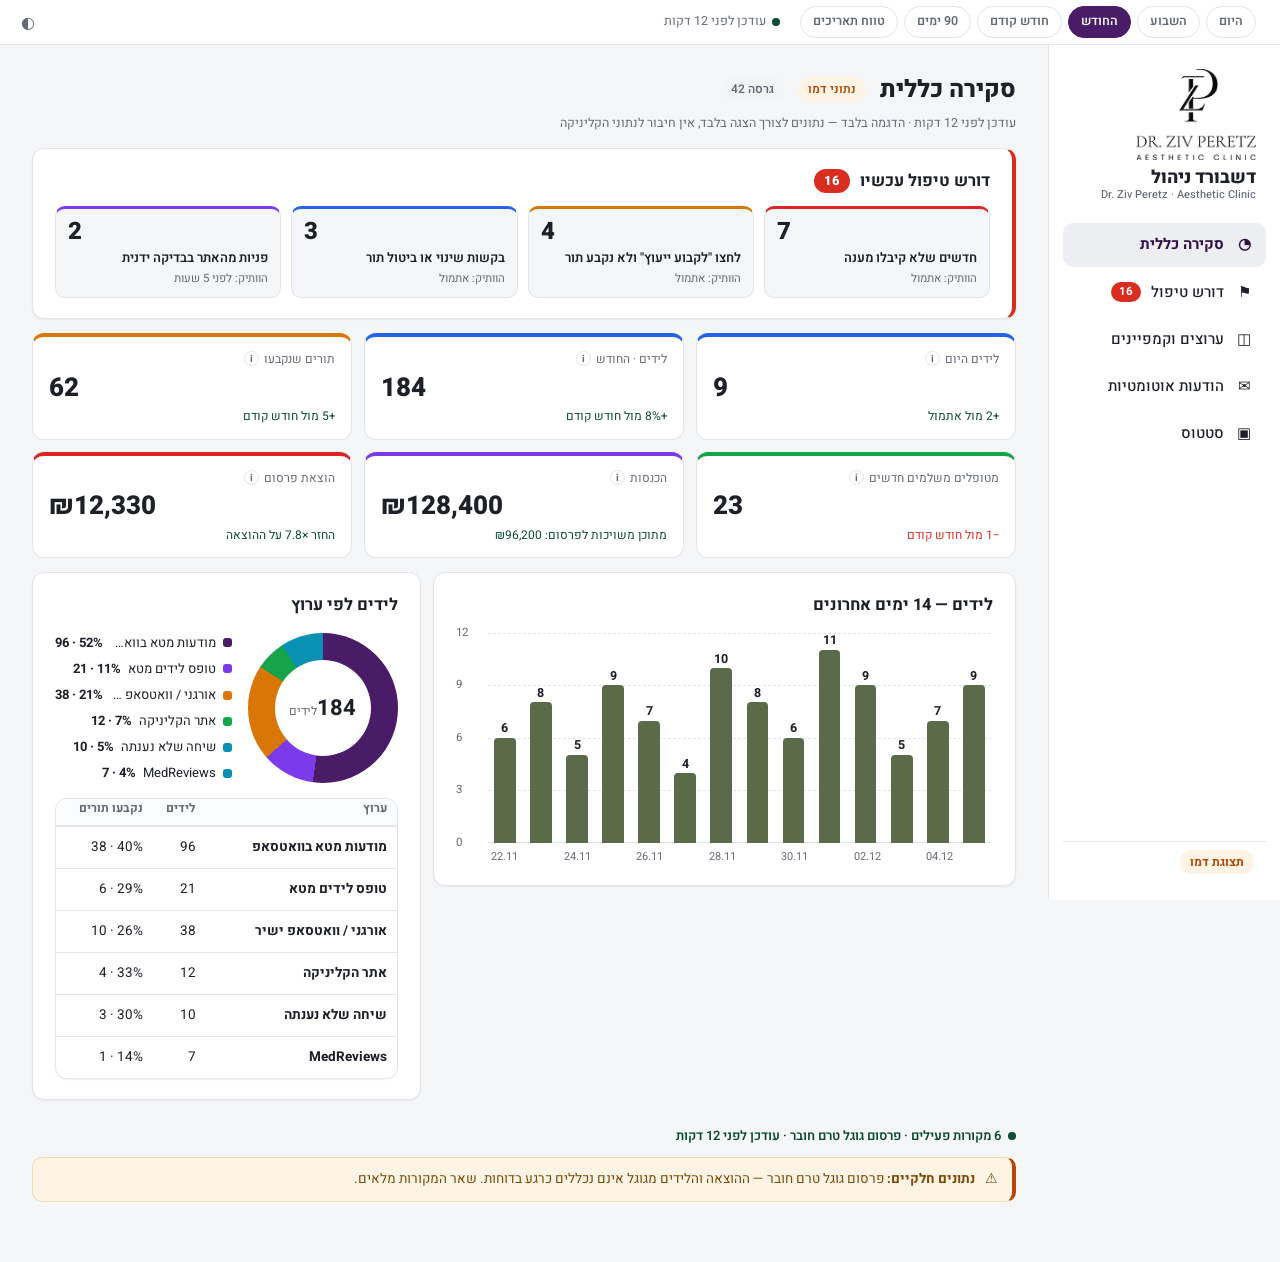
==== commit 16adb49d: "tech/mapping: unified mapping page (66 rows) with status counters and filters Replaces MAP_HOOKS/MAP" ====
--- a/docs/index.html
+++ b/docs/index.html
@@ -2,7 +2,7 @@
 <html lang="he" dir="rtl">
 <head>
 <meta charset="UTF-8">
-<meta name="app-ver" content="41">
+<meta name="app-ver" content="42">
   <meta name="viewport" content="width=device-width, initial-scale=1.0">
 <title>WhatsApp Manager for EasyBizy</title>
 <meta name="theme-color" content="#3C1454">
@@ -12,14 +12,14 @@
 <link rel="icon" type="image/png" sizes="32x32" href="assets/favicon-32.png">
 <link rel="apple-touch-icon" href="assets/icon-180.png">
 <link rel="manifest" href="manifest.webmanifest">
-<link rel="stylesheet" href="css/app.css?v=41">
+<link rel="stylesheet" href="css/app.css?v=42">
 </head>
 <body>
 <div id="app"></div>
-<script src="js/config.js?v=41"></script>
-<script src="js/demo-data.js?v=41"></script>
-<script src="js/api.js?v=41"></script>
-<script src="js/ui.js?v=41"></script>
-<script src="js/app.js?v=41"></script>
+<script src="js/config.js?v=42"></script>
+<script src="js/demo-data.js?v=42"></script>
+<script src="js/api.js?v=42"></script>
+<script src="js/ui.js?v=42"></script>
+<script src="js/app.js?v=42"></script>
 </body>
 </html>
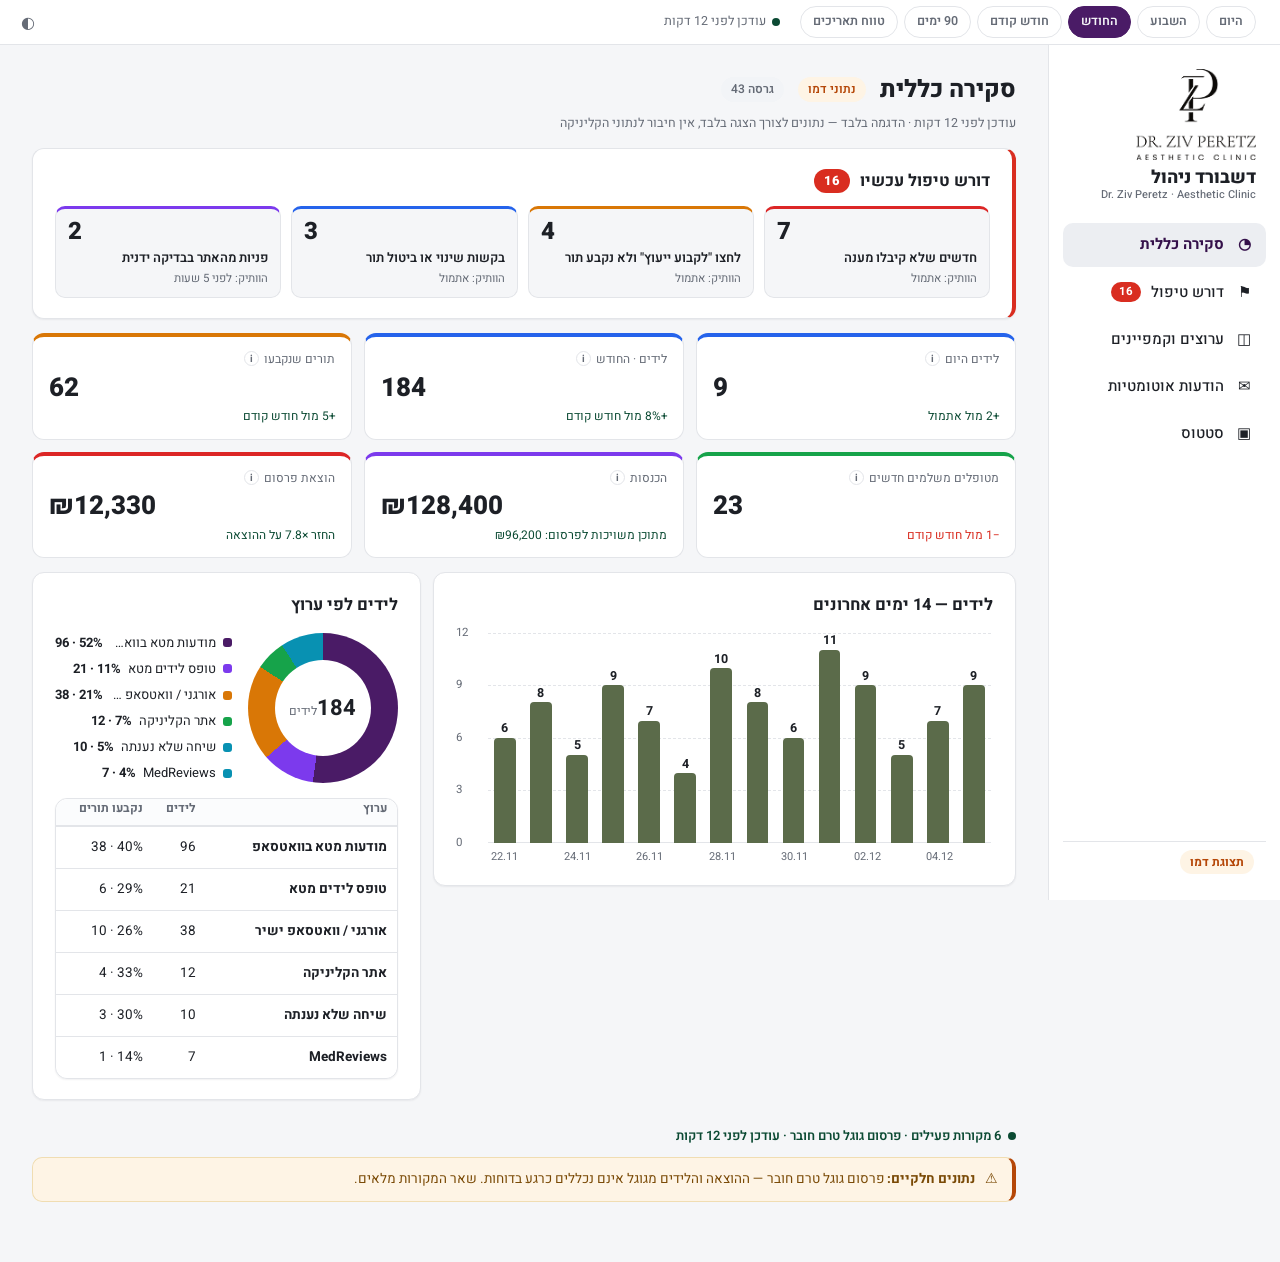
==== commit bb0b4f4f: "tech area: password-locked, encrypted client-side (AES-256-GCM + PBKDF2-SHA256 600k) All #/tech/* da" ====
--- a/docs/index.html
+++ b/docs/index.html
@@ -2,7 +2,7 @@
 <html lang="he" dir="rtl">
 <head>
 <meta charset="UTF-8">
-<meta name="app-ver" content="42">
+<meta name="app-ver" content="43">
   <meta name="viewport" content="width=device-width, initial-scale=1.0">
 <title>WhatsApp Manager for EasyBizy</title>
 <meta name="theme-color" content="#3C1454">
@@ -12,14 +12,14 @@
 <link rel="icon" type="image/png" sizes="32x32" href="assets/favicon-32.png">
 <link rel="apple-touch-icon" href="assets/icon-180.png">
 <link rel="manifest" href="manifest.webmanifest">
-<link rel="stylesheet" href="css/app.css?v=42">
+<link rel="stylesheet" href="css/app.css?v=43">
 </head>
 <body>
 <div id="app"></div>
-<script src="js/config.js?v=42"></script>
-<script src="js/demo-data.js?v=42"></script>
-<script src="js/api.js?v=42"></script>
-<script src="js/ui.js?v=42"></script>
-<script src="js/app.js?v=42"></script>
+<script src="js/config.js?v=43"></script>
+<script src="js/demo-data.js?v=43"></script>
+<script src="js/api.js?v=43"></script>
+<script src="js/ui.js?v=43"></script>
+<script src="js/app.js?v=43"></script>
 </body>
 </html>
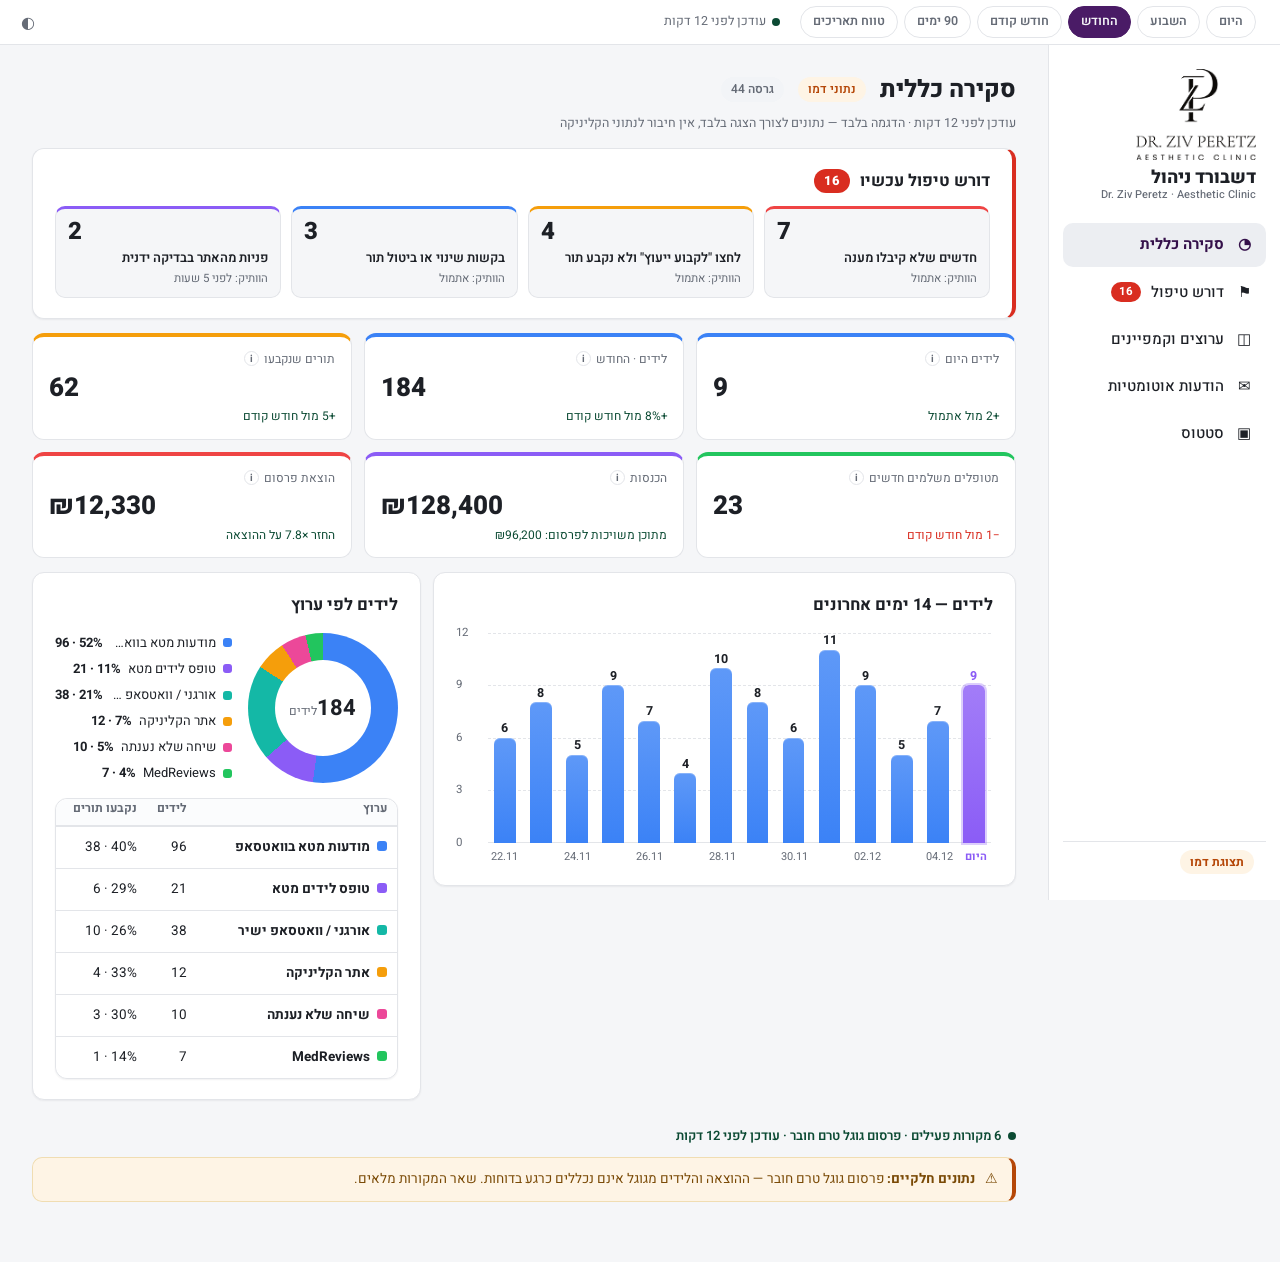
==== commit 3a808ab5: "charts: vivid palette instead of olive bars; one color per channel; highlighted today bar - 14-day/p" ====
--- a/docs/index.html
+++ b/docs/index.html
@@ -2,7 +2,7 @@
 <html lang="he" dir="rtl">
 <head>
 <meta charset="UTF-8">
-<meta name="app-ver" content="43">
+<meta name="app-ver" content="44">
   <meta name="viewport" content="width=device-width, initial-scale=1.0">
 <title>WhatsApp Manager for EasyBizy</title>
 <meta name="theme-color" content="#3C1454">
@@ -12,14 +12,14 @@
 <link rel="icon" type="image/png" sizes="32x32" href="assets/favicon-32.png">
 <link rel="apple-touch-icon" href="assets/icon-180.png">
 <link rel="manifest" href="manifest.webmanifest">
-<link rel="stylesheet" href="css/app.css?v=43">
+<link rel="stylesheet" href="css/app.css?v=44">
 </head>
 <body>
 <div id="app"></div>
-<script src="js/config.js?v=43"></script>
-<script src="js/demo-data.js?v=43"></script>
-<script src="js/api.js?v=43"></script>
-<script src="js/ui.js?v=43"></script>
-<script src="js/app.js?v=43"></script>
+<script src="js/config.js?v=44"></script>
+<script src="js/demo-data.js?v=44"></script>
+<script src="js/api.js?v=44"></script>
+<script src="js/ui.js?v=44"></script>
+<script src="js/app.js?v=44"></script>
 </body>
 </html>
--- a/docs/css/app.css
+++ b/docs/css/app.css
@@ -14,10 +14,13 @@
   --fc1a: #9b5cf0; --fc1b: #7c3aed;
   --fc2a: #f0a02e; --fc2b: #d97706;
   --fc3a: #3ec96f; --fc3b: #16a34a;
-  --hb-paid: #15803d; --hb-arr: #86d3a2; --hb-book: #e9b949; --hb-none: #ddd9e8;
-  --ac-blue: #2563eb; --ac-orange: #d97706; --ac-green: #16a34a; --ac-purple: #7c3aed; --ac-red: #dc2626;
-  --pal0: #4a1b66; --pal1: #7c3aed; --pal2: #d97706; --pal3: #16a34a; --pal4: #0891b2;
-  --ac-cyan: #0891b2; --ac-olive: #65a30d;
+  --hb-paid: #22c55e; --hb-arr: #14b8a6; --hb-book: #f59e0b; --hb-none: #e5e7eb;
+  --ac-blue: #3b82f6; --ac-orange: #f59e0b; --ac-green: #22c55e; --ac-purple: #8b5cf6; --ac-red: #ef4444;
+  --pal0: #3b82f6; --pal1: #8b5cf6; --pal2: #14b8a6; --pal3: #f59e0b; --pal4: #ec4899;
+  /* one color per channel - donut, bars, tables */
+  --ch-meta_wa_ads: #3b82f6; --ch-meta_lead_form: #8b5cf6; --ch-organic_wa: #14b8a6; --ch-website: #f59e0b; --ch-missed_call: #ec4899; --ch-medreviews: #22c55e;
+  --bar: #3b82f6; --bar-hover: #2563eb; --bar-today: #8b5cf6; --bar-err: #ef4444;
+  --ac-cyan: #06b6d4; --ac-olive: #14b8a6; /* 'olive' slot now teal (arrived) */
   --card: #ffffff;
   --red: #d92d20;
   --red-soft: #feeceb;
@@ -398,10 +401,12 @@
   --fc1a: #c9a1f5; --fc1b: #a855f7;
   --fc2a: #ffc94d; --fc2b: #f59e0b;
   --fc3a: #5eeaa0; --fc3b: #22c55e;
-  --hb-paid: #22c55e; --hb-arr: #4ade80; --hb-book: #fbbf24; --hb-none: rgba(255,255,255,.13);
-  --ac-blue: #5b9bff; --ac-orange: #f5a623; --ac-green: #2fd566; --ac-purple: #b06ce0; --ac-red: #f45555;
-  --pal0: #b26ae0; --pal1: #8b5cf6; --pal2: #f5a623; --pal3: #2fd566; --pal4: #22d3ee;
-  --ac-cyan: #22d3ee; --ac-olive: #a3e635;
+  --hb-paid: #4ade80; --hb-arr: #2dd4bf; --hb-book: #fbbf24; --hb-none: rgba(255,255,255,.13);
+  --ac-blue: #60a5fa; --ac-orange: #fbbf24; --ac-green: #4ade80; --ac-purple: #a78bfa; --ac-red: #f87171;
+  --pal0: #60a5fa; --pal1: #a78bfa; --pal2: #2dd4bf; --pal3: #fbbf24; --pal4: #f472b6;
+  --ch-meta_wa_ads: #60a5fa; --ch-meta_lead_form: #a78bfa; --ch-organic_wa: #2dd4bf; --ch-website: #fbbf24; --ch-missed_call: #f472b6; --ch-medreviews: #4ade80;
+  --bar: #60a5fa; --bar-hover: #93c5fd; --bar-today: #a78bfa; --bar-err: #f87171;
+  --ac-cyan: #22d3ee; --ac-olive: #2dd4bf;
   --card: #191c21;
   --gray-soft: #24282e;
   --red-soft: #3b1a17;
@@ -536,7 +541,7 @@
 .f3-neck .f3-fill{position:absolute;inset:0}
 .f3-pill{position:absolute;top:50%;left:50%;transform:translate(-50%,-50%);background:var(--card);border:1px solid var(--line);border-radius:99px;font-size:12px;font-weight:700;color:var(--muted);padding:1px 9px;z-index:2;white-space:nowrap}
 
-/* reference-style charts: olive bars, dashed gridlines, hover band + white tooltip */
+/* reference-style charts: vivid blue bars (today highlighted), dashed gridlines, hover band + white tooltip */
 .c2{direction:ltr;position:relative;height:210px;margin-top:10px}
 .c2-y{position:absolute;left:0;top:0;bottom:0;width:26px}
 .c2-y span{position:absolute;left:0;transform:translateY(-50%);font-size:11.5px;color:var(--muted)}
@@ -547,9 +552,14 @@
 .c2-col{flex:1;display:flex;flex-direction:column;justify-content:flex-end;align-items:center;position:relative;border-radius:6px 6px 0 0;min-width:0}
 .c2-col:hover{background:rgba(128,128,128,.09)}
 .c2-val{font-size:12.5px;font-weight:700;color:var(--ink);margin-bottom:3px;line-height:1}
-.c2-bar{position:relative;width:min(32px,72%);background:#5b6b4a;border-radius:4px 4px 0 0}
-.c2-col:hover .c2-bar{background:#49573c}
-.c2-bar .seg-err{position:absolute;top:0;left:0;right:0;background:#c0564d;border-radius:4px 4px 0 0}
+.c2-bar{position:relative;width:min(32px,72%);background:linear-gradient(180deg,color-mix(in srgb,var(--bar) 82%,#fff),var(--bar));border-radius:6px 6px 0 0;box-shadow:0 1px 0 rgba(255,255,255,.25) inset}
+.c2-col:hover .c2-bar{background:var(--bar-hover)}
+.c2-col.c2-today .c2-bar{background:linear-gradient(180deg,color-mix(in srgb,var(--bar-today) 80%,#fff),var(--bar-today));box-shadow:0 0 0 2px color-mix(in srgb,var(--bar-today) 30%,transparent)}
+.c2-col.c2-today .c2-val{color:var(--bar-today)}
+.c2-x span.c2-today-lab{color:var(--bar-today);font-weight:700}
+.ch-dot{display:inline-block;width:10px;height:10px;border-radius:3px;margin-inline-end:7px;vertical-align:0}
+.badge.ch{background:color-mix(in srgb,var(--chc) 14%,transparent);color:color-mix(in srgb,var(--chc) 75%,var(--ink));border:1px solid color-mix(in srgb,var(--chc) 35%,transparent)}
+.c2-bar .seg-err{position:absolute;top:0;left:0;right:0;background:var(--bar-err);border-radius:4px 4px 0 0}
 .c2-col[data-tip]:hover::after{content:attr(data-tip);position:absolute;top:2px;left:50%;transform:translateX(-50%);background:var(--card);color:var(--ink);border:1px solid var(--line);border-radius:10px;box-shadow:0 8px 22px rgba(0,0,0,.14);padding:8px 14px;font-size:12px;line-height:1.7;white-space:pre;z-index:61;text-align:center;direction:rtl}
 .c2-x{direction:ltr;display:flex;gap:6px;padding:0 2px 0 34px;margin-top:5px}
 .c2-x span{flex:1;min-width:0;overflow:hidden;text-align:center;font-size:11px;color:var(--muted);white-space:nowrap}
@@ -652,11 +662,11 @@
 /* hbar switchable layouts */
 :root{
   --hb-ghost-bg: rgba(0,0,0,.05); --hb-ghost-line: rgba(0,0,0,.15); --hb-ghost-border: rgba(0,0,0,.2);
-  --hbt-paid: #15803d; --hbt-arr: #3e7d54; --hbt-book: #a16207;
+  --hbt-paid: #15803d; --hbt-arr: #0f766e; --hbt-book: #b45309;
 }
 [data-theme="dark"]{
   --hb-ghost-bg: rgba(255,255,255,.07); --hb-ghost-line: rgba(255,255,255,.16); --hb-ghost-border: rgba(255,255,255,.2);
-  --hbt-paid: #4ade80; --hbt-arr: #86d3a2; --hbt-book: #fbbf24;
+  --hbt-paid: #4ade80; --hbt-arr: #2dd4bf; --hbt-book: #fbbf24;
 }
 .hb-tabs{margin:2px 0 12px}
 .hb-seg{display:block;height:100%}
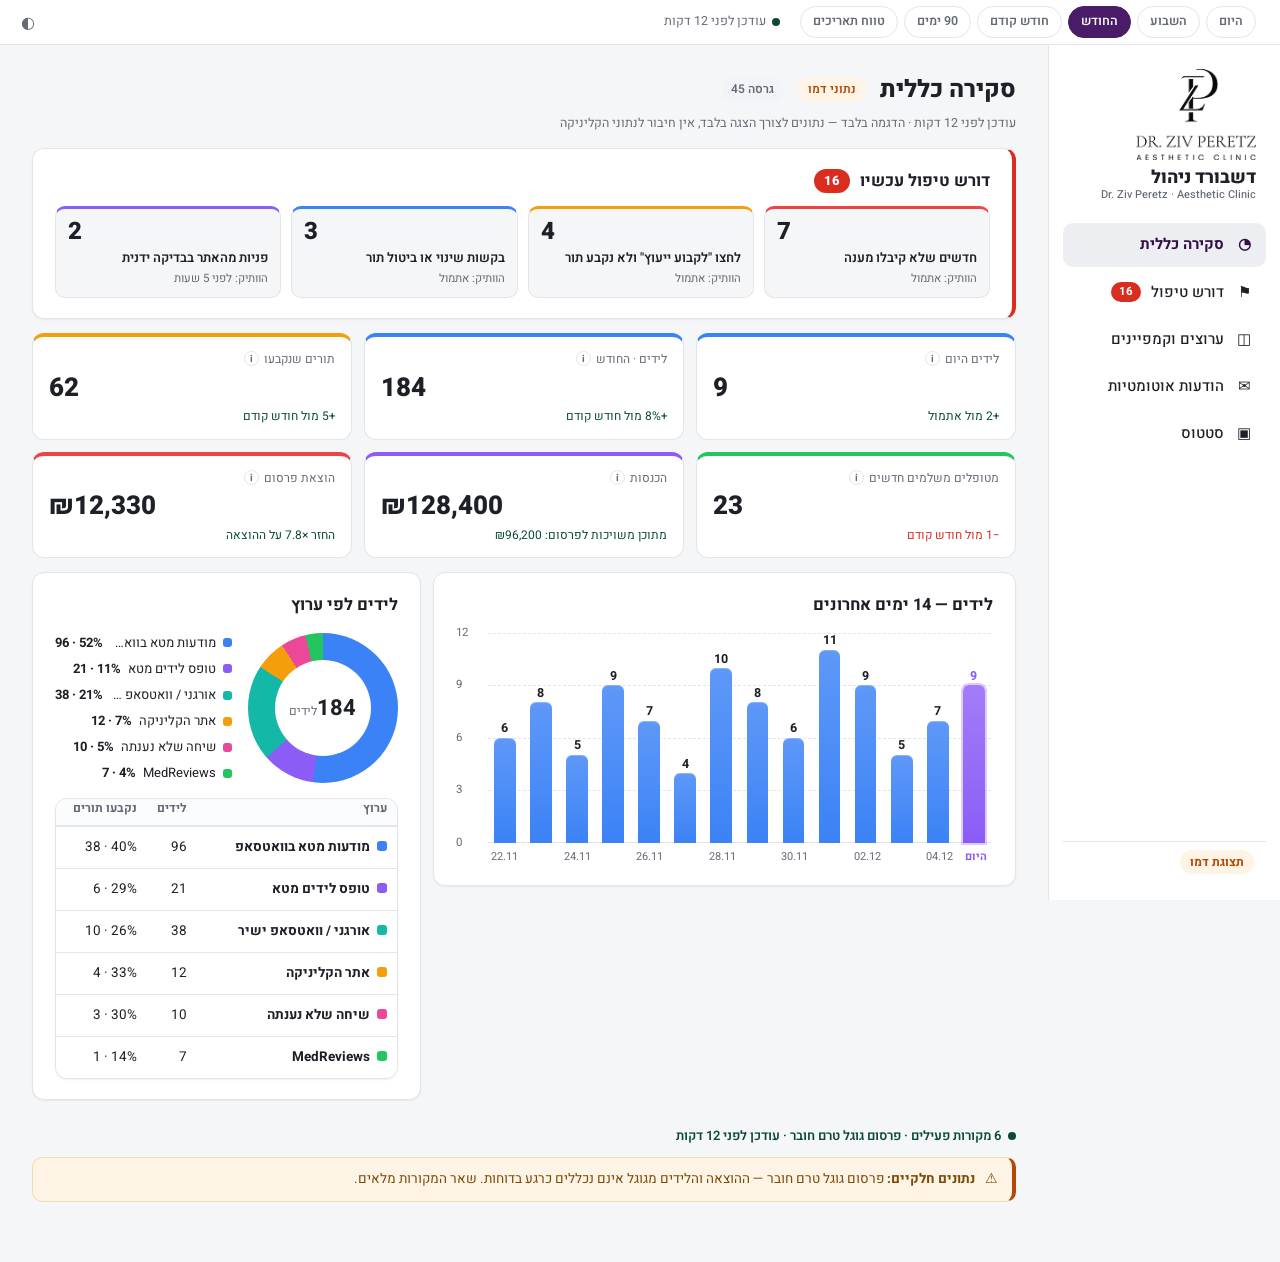
==== commit 86483e12: "tech lock: new password, sturdier mobile entry - tech.enc.json re-encrypted with the new password (n" ====
--- a/docs/index.html
+++ b/docs/index.html
@@ -2,7 +2,7 @@
 <html lang="he" dir="rtl">
 <head>
 <meta charset="UTF-8">
-<meta name="app-ver" content="44">
+<meta name="app-ver" content="45">
   <meta name="viewport" content="width=device-width, initial-scale=1.0">
 <title>WhatsApp Manager for EasyBizy</title>
 <meta name="theme-color" content="#3C1454">
@@ -12,14 +12,14 @@
 <link rel="icon" type="image/png" sizes="32x32" href="assets/favicon-32.png">
 <link rel="apple-touch-icon" href="assets/icon-180.png">
 <link rel="manifest" href="manifest.webmanifest">
-<link rel="stylesheet" href="css/app.css?v=44">
+<link rel="stylesheet" href="css/app.css?v=45">
 </head>
 <body>
 <div id="app"></div>
-<script src="js/config.js?v=44"></script>
-<script src="js/demo-data.js?v=44"></script>
-<script src="js/api.js?v=44"></script>
-<script src="js/ui.js?v=44"></script>
-<script src="js/app.js?v=44"></script>
+<script src="js/config.js?v=45"></script>
+<script src="js/demo-data.js?v=45"></script>
+<script src="js/api.js?v=45"></script>
+<script src="js/ui.js?v=45"></script>
+<script src="js/app.js?v=45"></script>
 </body>
 </html>
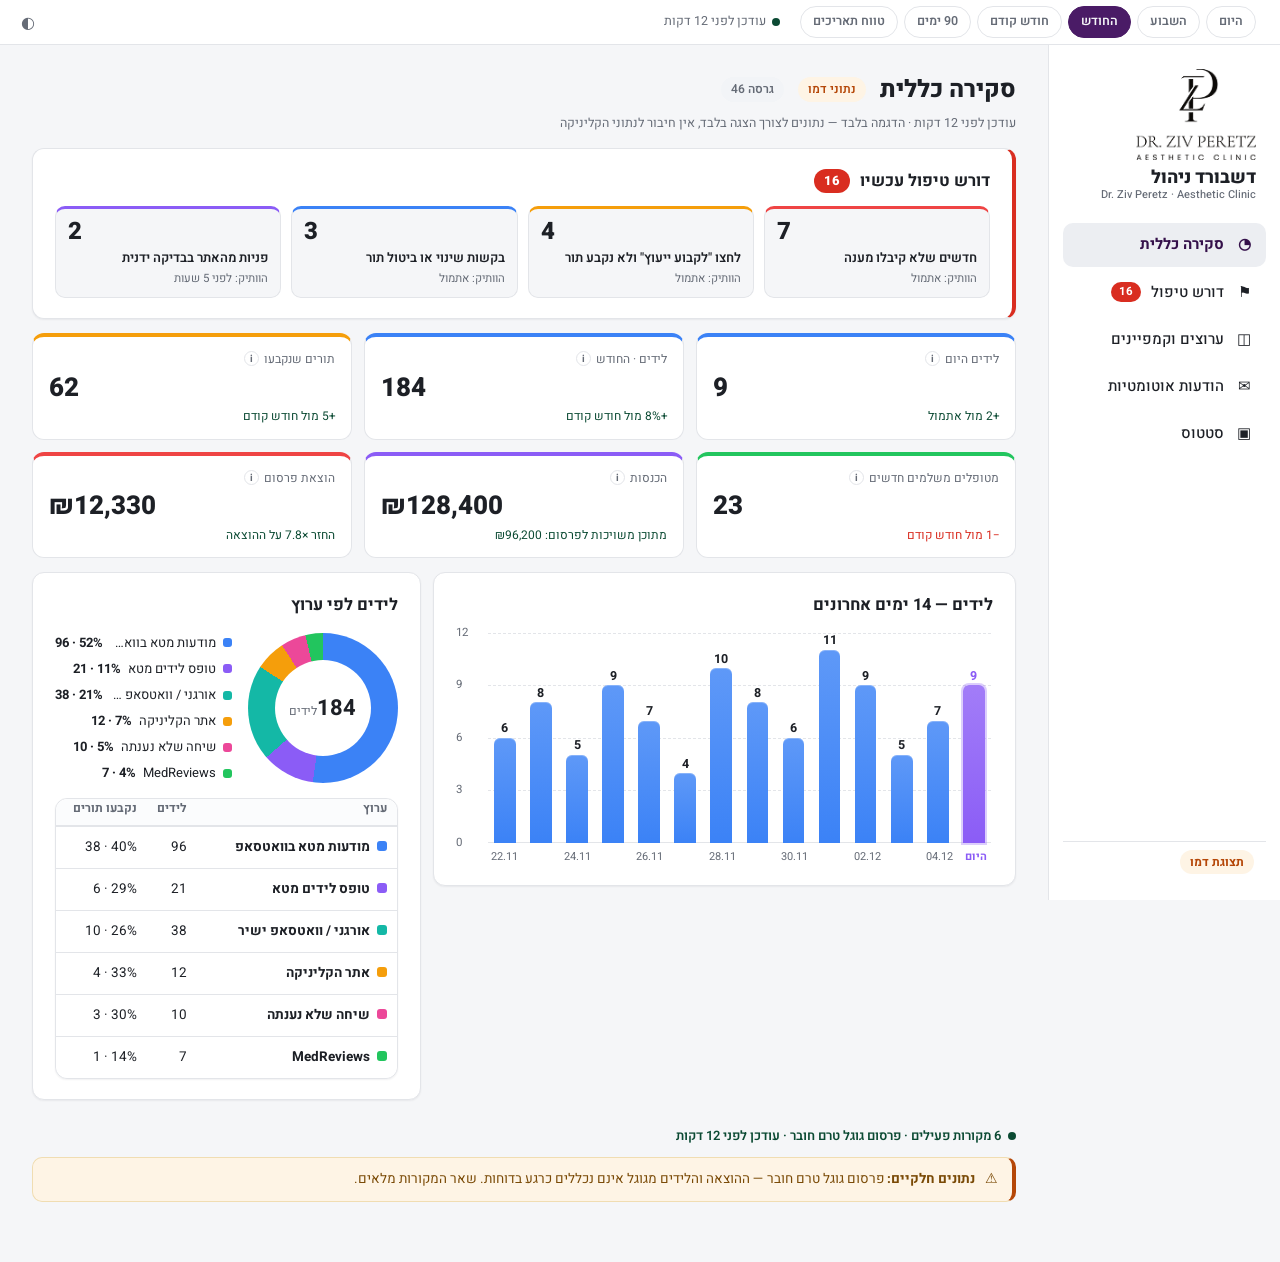
==== commit b2f6bf83: "tech v46: grouped internal nav (work & pricing / demo screens), focus page, compact actionable mappi" ====
--- a/docs/index.html
+++ b/docs/index.html
@@ -2,7 +2,7 @@
 <html lang="he" dir="rtl">
 <head>
 <meta charset="UTF-8">
-<meta name="app-ver" content="45">
+<meta name="app-ver" content="46">
   <meta name="viewport" content="width=device-width, initial-scale=1.0">
 <title>WhatsApp Manager for EasyBizy</title>
 <meta name="theme-color" content="#3C1454">
@@ -12,14 +12,14 @@
 <link rel="icon" type="image/png" sizes="32x32" href="assets/favicon-32.png">
 <link rel="apple-touch-icon" href="assets/icon-180.png">
 <link rel="manifest" href="manifest.webmanifest">
-<link rel="stylesheet" href="css/app.css?v=45">
+<link rel="stylesheet" href="css/app.css?v=46">
 </head>
 <body>
 <div id="app"></div>
-<script src="js/config.js?v=45"></script>
-<script src="js/demo-data.js?v=45"></script>
-<script src="js/api.js?v=45"></script>
-<script src="js/ui.js?v=45"></script>
-<script src="js/app.js?v=45"></script>
+<script src="js/config.js?v=46"></script>
+<script src="js/demo-data.js?v=46"></script>
+<script src="js/api.js?v=46"></script>
+<script src="js/ui.js?v=46"></script>
+<script src="js/app.js?v=46"></script>
 </body>
 </html>
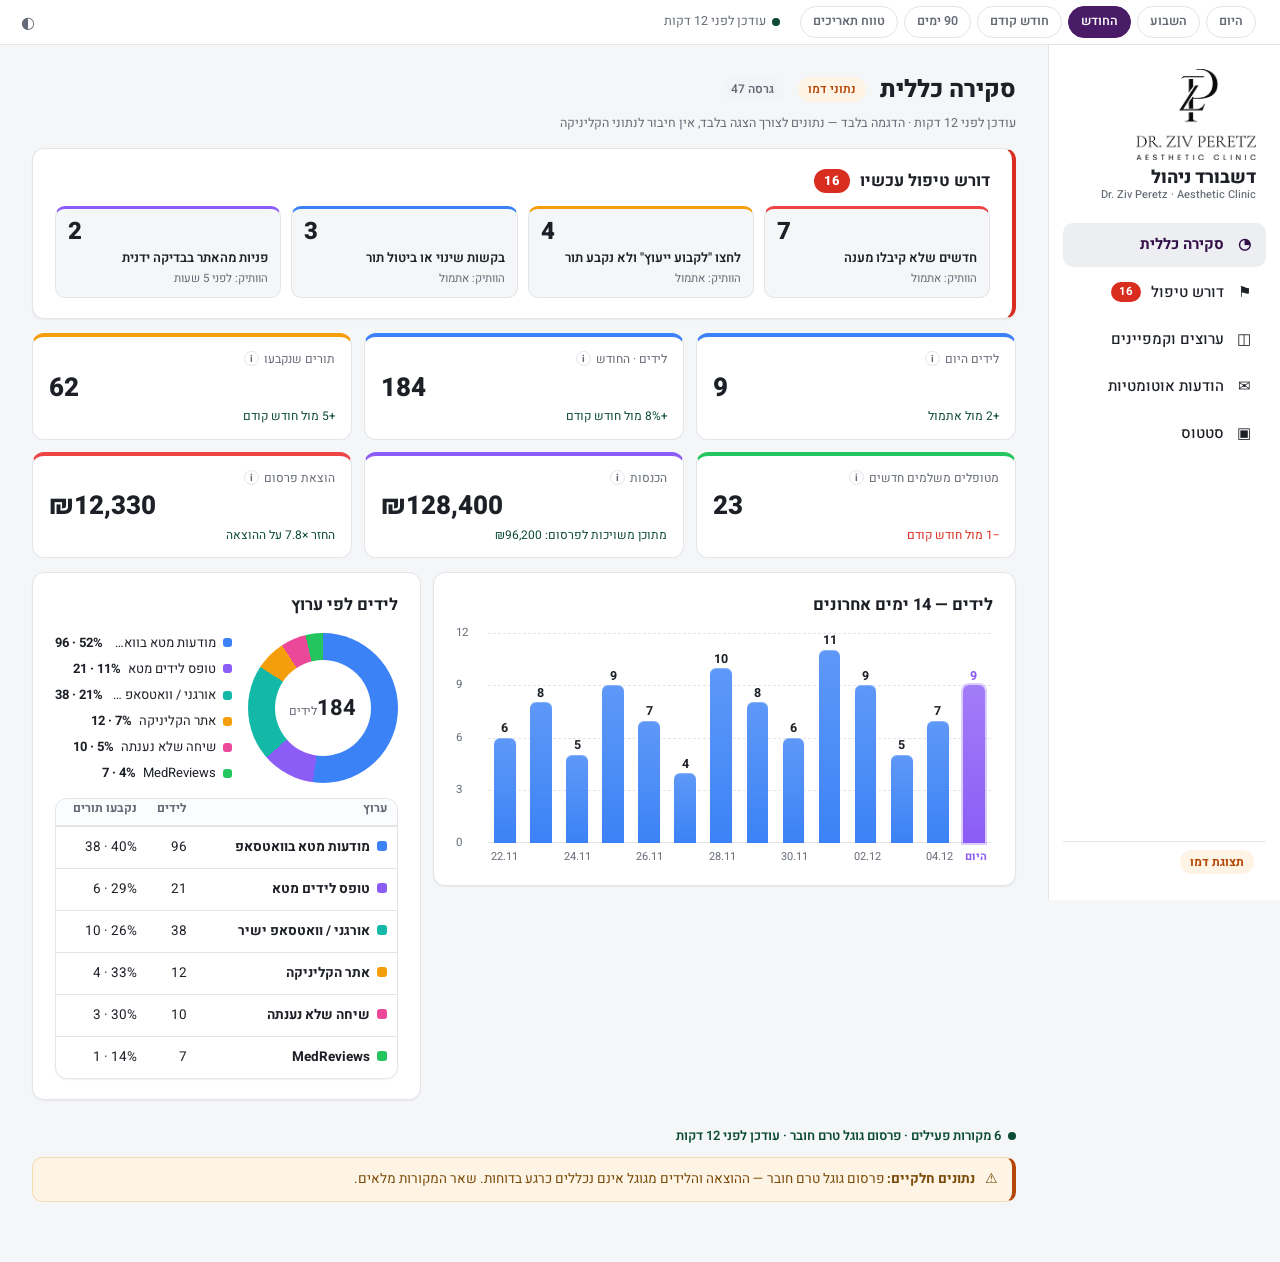
==== commit 313687b4: "tech v47: live POC screen (#/tech/live-poc) — real Render snapshot 26.11 vs missing, with build comp" ====
--- a/docs/index.html
+++ b/docs/index.html
@@ -2,7 +2,7 @@
 <html lang="he" dir="rtl">
 <head>
 <meta charset="UTF-8">
-<meta name="app-ver" content="46">
+<meta name="app-ver" content="47">
   <meta name="viewport" content="width=device-width, initial-scale=1.0">
 <title>WhatsApp Manager for EasyBizy</title>
 <meta name="theme-color" content="#3C1454">
@@ -12,14 +12,14 @@
 <link rel="icon" type="image/png" sizes="32x32" href="assets/favicon-32.png">
 <link rel="apple-touch-icon" href="assets/icon-180.png">
 <link rel="manifest" href="manifest.webmanifest">
-<link rel="stylesheet" href="css/app.css?v=46">
+<link rel="stylesheet" href="css/app.css?v=47">
 </head>
 <body>
 <div id="app"></div>
-<script src="js/config.js?v=46"></script>
-<script src="js/demo-data.js?v=46"></script>
-<script src="js/api.js?v=46"></script>
-<script src="js/ui.js?v=46"></script>
-<script src="js/app.js?v=46"></script>
+<script src="js/config.js?v=47"></script>
+<script src="js/demo-data.js?v=47"></script>
+<script src="js/api.js?v=47"></script>
+<script src="js/ui.js?v=47"></script>
+<script src="js/app.js?v=47"></script>
 </body>
 </html>
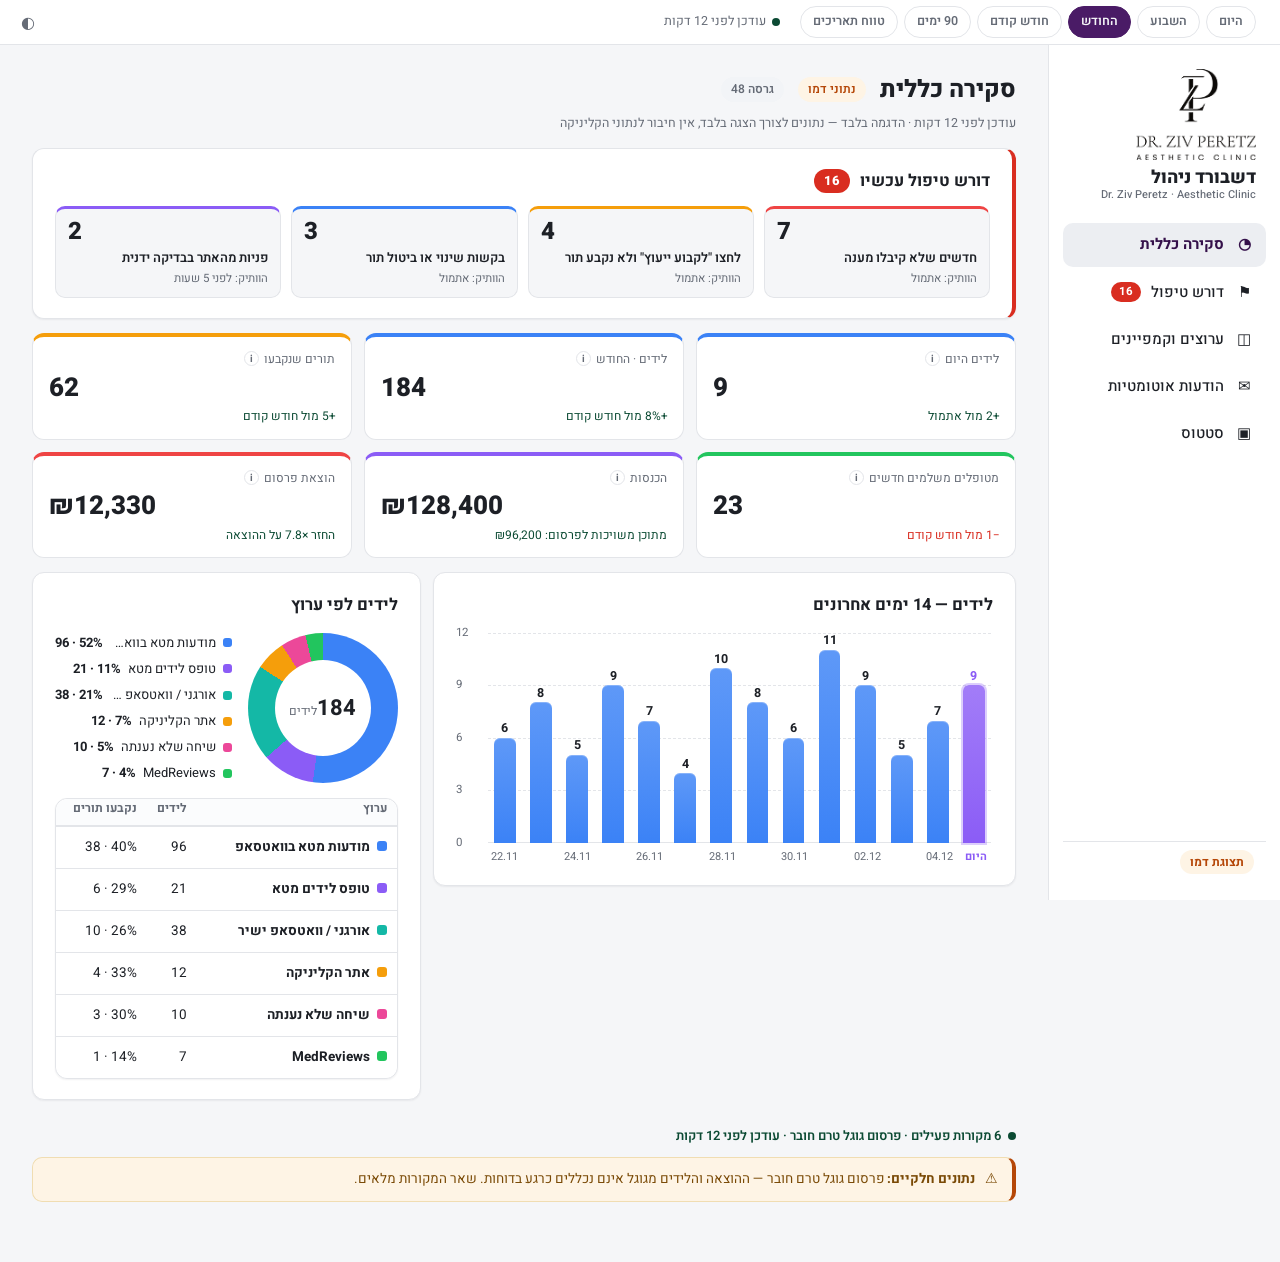
==== commit c0b36783: "tech v48: live POC — ⓘ tooltips (source + meaning) on every campaign column and key KPIs, grouped so" ====
--- a/docs/index.html
+++ b/docs/index.html
@@ -2,7 +2,7 @@
 <html lang="he" dir="rtl">
 <head>
 <meta charset="UTF-8">
-<meta name="app-ver" content="47">
+<meta name="app-ver" content="48">
   <meta name="viewport" content="width=device-width, initial-scale=1.0">
 <title>WhatsApp Manager for EasyBizy</title>
 <meta name="theme-color" content="#3C1454">
@@ -12,14 +12,14 @@
 <link rel="icon" type="image/png" sizes="32x32" href="assets/favicon-32.png">
 <link rel="apple-touch-icon" href="assets/icon-180.png">
 <link rel="manifest" href="manifest.webmanifest">
-<link rel="stylesheet" href="css/app.css?v=47">
+<link rel="stylesheet" href="css/app.css?v=48">
 </head>
 <body>
 <div id="app"></div>
-<script src="js/config.js?v=47"></script>
-<script src="js/demo-data.js?v=47"></script>
-<script src="js/api.js?v=47"></script>
-<script src="js/ui.js?v=47"></script>
-<script src="js/app.js?v=47"></script>
+<script src="js/config.js?v=48"></script>
+<script src="js/demo-data.js?v=48"></script>
+<script src="js/api.js?v=48"></script>
+<script src="js/ui.js?v=48"></script>
+<script src="js/app.js?v=48"></script>
 </body>
 </html>
